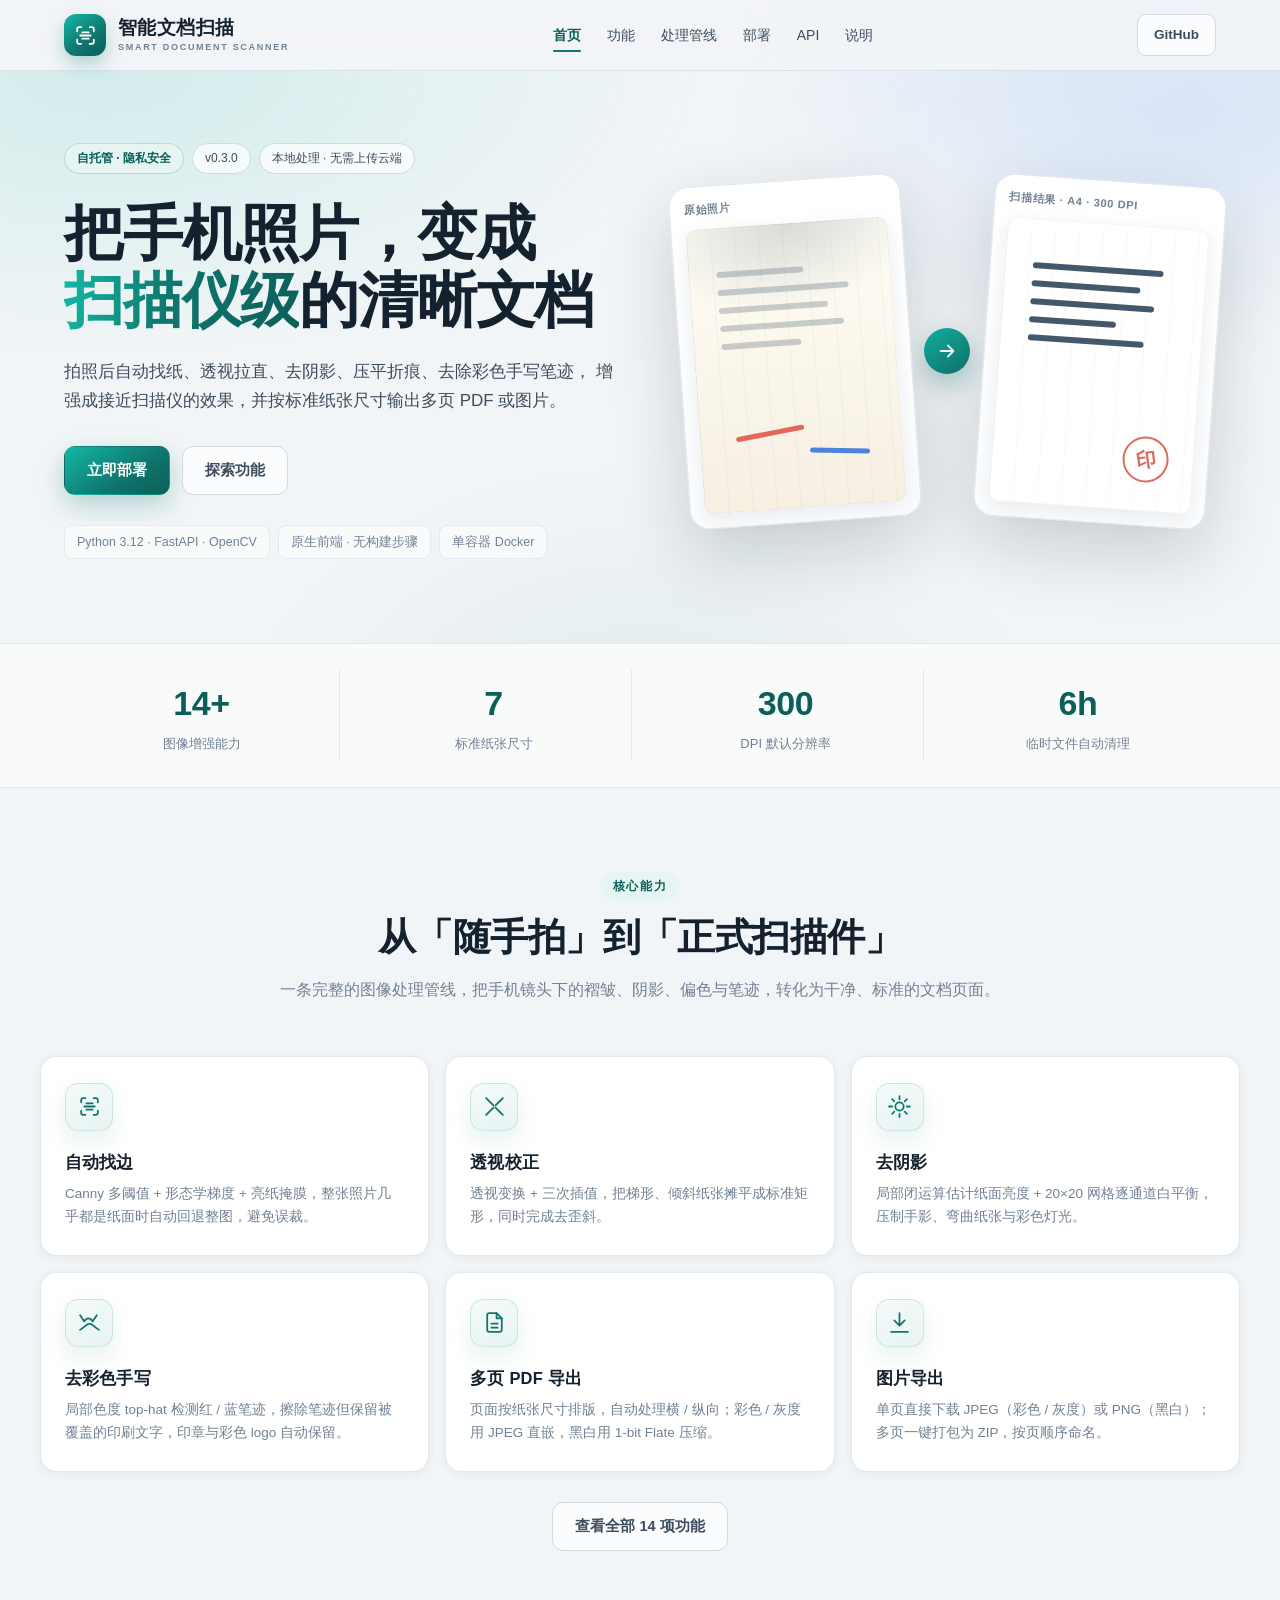
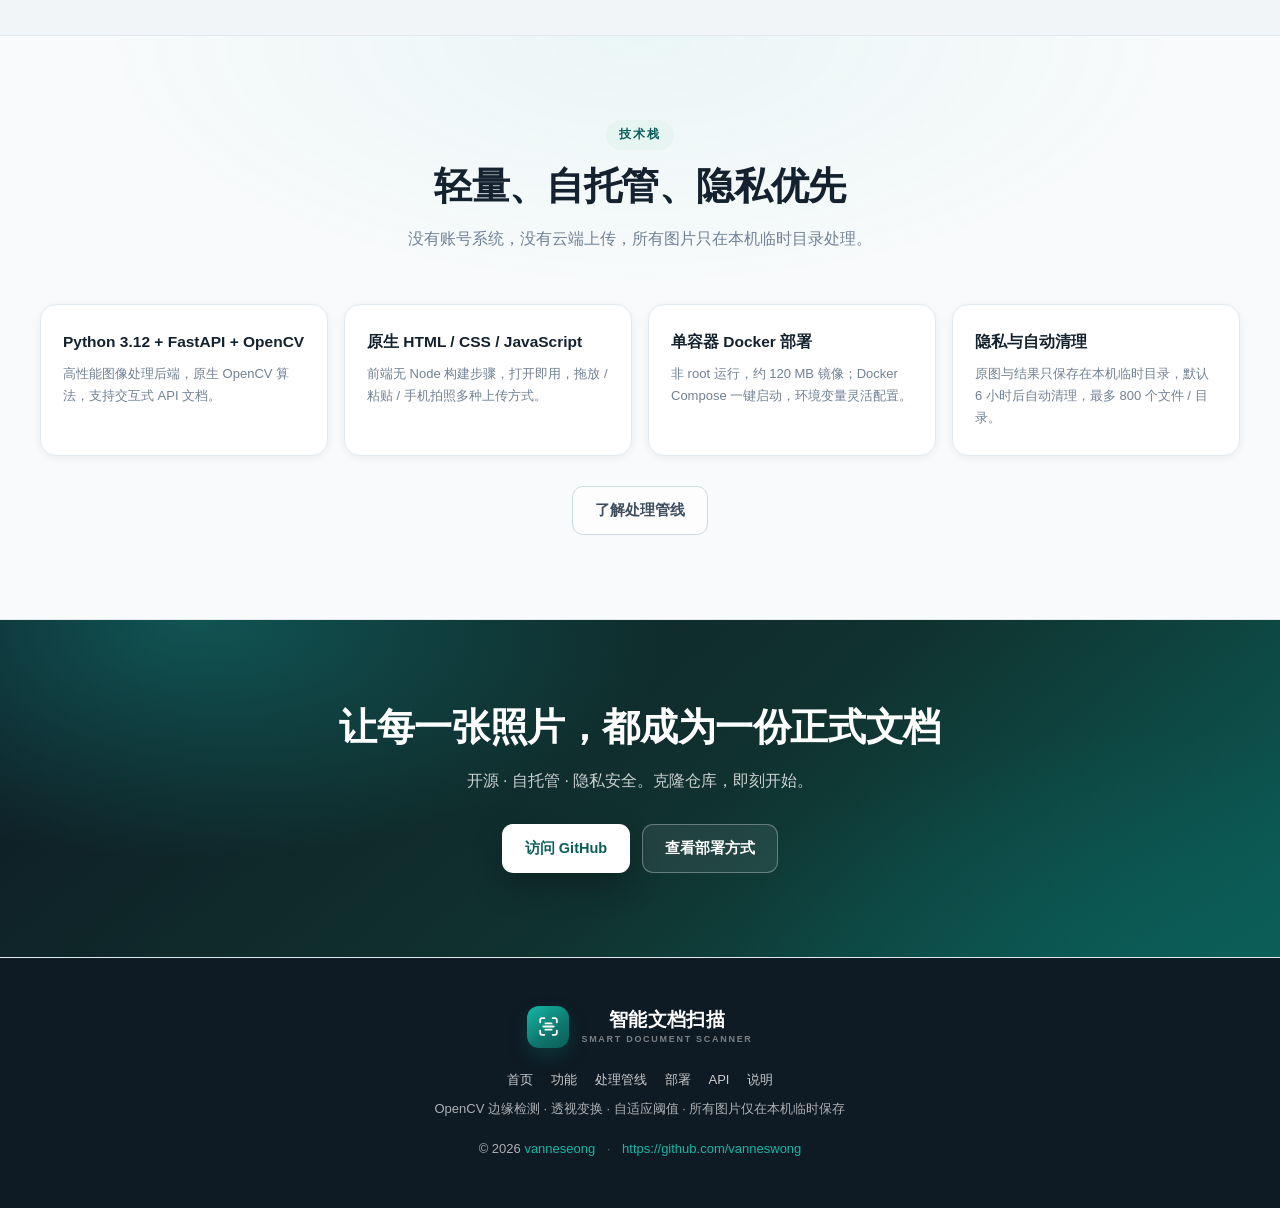
==== index.html @ 9245ce5b "拆分页面并优化 SEO - 将单页拆分为：首页、功能、处理管线、部署、API、说明 6 个页面 - 每个页面独立 title、meta description、keywords、canonical -" ====
<!doctype html>
<html lang="zh-CN">
<head>
  <meta charset="utf-8">
  <meta name="viewport" content="width=device-width, initial-scale=1, viewport-fit=cover">
  <meta name="theme-color" content="#0f766e">
  <title>智能文档扫描 Smart Document Scanner - 手机拍照生成扫描级 PDF</title>
  <meta name="description" content="智能文档扫描（Smart Document Scanner）是一个自托管的手机文档扫描应用：拍照自动找纸、透视拉直、去阴影、去彩色手写，输出 A4/A5/A3/Letter/Legal 等标准尺寸，支持多页 PDF 与图片导出。">
  <meta name="keywords" content="文档扫描,智能扫描,透视校正,去阴影,去彩色手写,PDF导出,OpenCV,FastAPI,自托管,Smart Document Scanner">
  <meta name="robots" content="index,follow">
  <meta name="author" content="vanneseong">
  <link rel="canonical" href="https://vanneswong.github.io/smart-doc-scanner-website/">
  <link rel="stylesheet" href="style.css">

  <!-- Open Graph -->
  <meta property="og:type" content="website">
  <meta property="og:site_name" content="智能文档扫描 Smart Document Scanner">
  <meta property="og:title" content="智能文档扫描 Smart Document Scanner - 手机拍照生成扫描级 PDF">
  <meta property="og:description" content="自托管手机文档扫描应用：自动找边、透视拉直、去阴影、去彩色手写，输出标准纸张尺寸，支持多页 PDF 与图片导出。">
  <meta property="og:url" content="https://vanneswong.github.io/smart-doc-scanner-website/">
  <meta property="og:locale" content="zh_CN">

  <!-- Twitter -->
  <meta name="twitter:card" content="summary">
  <meta name="twitter:title" content="智能文档扫描 Smart Document Scanner">
  <meta name="twitter:description" content="自托管手机文档扫描应用：自动找边、透视拉直、去阴影、去彩色手写，输出标准纸张尺寸，支持多页 PDF 与图片导出。">

  <!-- 结构化数据 -->
  <script type="application/ld+json">
  {
    "@context": "https://schema.org",
    "@graph": [
      {
        "@type": "WebSite",
        "@id": "https://vanneswong.github.io/smart-doc-scanner-website/#website",
        "url": "https://vanneswong.github.io/smart-doc-scanner-website/",
        "name": "智能文档扫描 Smart Document Scanner",
        "description": "自托管手机文档扫描应用：自动找边、透视拉直、去阴影、去彩色手写，输出标准纸张尺寸，支持多页 PDF 与图片导出。",
        "inLanguage": "zh-CN",
        "author": { "@type": "Person", "name": "vanneseong", "url": "https://github.com/vanneswong" }
      },
      {
        "@type": "SoftwareApplication",
        "@id": "https://vanneswong.github.io/smart-doc-scanner-website/#application",
        "name": "智能文档扫描 Smart Document Scanner",
        "url": "https://vanneswong.github.io/smart-doc-scanner-website/",
        "applicationCategory": "UtilitiesApplication",
        "operatingSystem": "Web, Docker",
        "softwareVersion": "0.3.0",
        "description": "拍照自动找纸、透视拉直、去阴影、压平折痕、去除彩色手写笔迹，增强成扫描仪效果，并按标准纸张尺寸输出多页 PDF 或图片。",
        "offers": { "@type": "Offer", "price": "0", "priceCurrency": "CNY" },
        "author": { "@type": "Person", "name": "vanneseong", "url": "https://github.com/vanneswong" },
        "isAccessibleForFree": true
      },
      {
        "@type": "BreadcrumbList",
        "itemListElement": [
          { "@type": "ListItem", "position": 1, "name": "首页", "item": "https://vanneswong.github.io/smart-doc-scanner-website/" }
        ]
      }
    ]
  }
  </script>
</head>
<body>

  <!-- ======================= Nav ======================= -->
  <header class="nav" id="nav">
    <div class="nav-inner">
      <a class="brand" href="index.html">
        <div class="brand-mark" aria-hidden="true">
          <svg viewBox="0 0 24 24" fill="none" stroke="currentColor" stroke-width="1.7" stroke-linecap="round" stroke-linejoin="round">
            <path d="M4 8V6a2 2 0 0 1 2-2h2M16 4h2a2 2 0 0 1 2 2v2M20 16v2a2 2 0 0 1-2 2h-2M8 20H6a2 2 0 0 1-2-2v-2"/>
            <path d="M7 12h10M9 9h6M9 15h6"/>
          </svg>
        </div>
        <span class="brand-text">
          <strong>智能文档扫描</strong>
          <span>SMART DOCUMENT SCANNER</span>
        </span>
      </a>
      <nav class="nav-links" aria-label="主导航">
        <a href="index.html" class="active" aria-current="page">首页</a>
        <a href="features.html">功能</a>
        <a href="pipeline.html">处理管线</a>
        <a href="deploy.html">部署</a>
        <a href="api.html">API</a>
        <a href="notes.html">说明</a>
      </nav>
      <a class="btn small ghost" href="https://github.com/vanneswong/smart-doc-scanner" target="_blank" rel="noopener">GitHub</a>
    </div>
  </header>

  <main>
    <!-- ======================= Hero ======================= -->
    <section class="hero" id="top">
      <div class="hero-bg" aria-hidden="true"></div>
      <div class="hero-inner">
        <div class="hero-copy">
          <div class="hero-badges">
            <span class="pill accent">自托管 · 隐私安全</span>
            <span class="pill">v0.3.0</span>
            <span class="pill">本地处理 · 无需上传云端</span>
          </div>
          <h1>把手机照片，变成<br><span class="grad">扫描仪级</span>的清晰文档</h1>
          <p class="lead">
            拍照后自动找纸、透视拉直、去阴影、压平折痕、去除彩色手写笔迹，
            增强成接近扫描仪的效果，并按标准纸张尺寸输出多页 PDF 或图片。
          </p>
          <div class="hero-actions">
            <a class="btn primary" href="deploy.html">立即部署</a>
            <a class="btn ghost" href="features.html">探索功能</a>
          </div>
          <div class="hero-meta">
            <span>Python 3.12 · FastAPI · OpenCV</span>
            <span>原生前端 · 无构建步骤</span>
            <span>单容器 Docker</span>
          </div>
        </div>

        <div class="hero-visual" aria-hidden="true">
          <div class="scan-card scan-before">
            <div class="scan-label">原始照片</div>
            <div class="scan-paper">
              <div class="paper-fold"></div>
              <span class="paper-line w60"></span>
              <span class="paper-line w90"></span>
              <span class="paper-line w75"></span>
              <span class="paper-line w85"></span>
              <span class="paper-line w55"></span>
              <span class="scribble red"></span>
              <span class="scribble blue"></span>
            </div>
          </div>
          <div class="scan-arrow">
            <svg viewBox="0 0 24 24" fill="none" stroke="currentColor" stroke-width="2" stroke-linecap="round" stroke-linejoin="round"><path d="M5 12h14M13 6l6 6-6 6"/></svg>
          </div>
          <div class="scan-card scan-after">
            <div class="scan-label">扫描结果 · A4 · 300 DPI</div>
            <div class="scan-paper clean">
              <span class="paper-line w90 dark"></span>
              <span class="paper-line w75 dark"></span>
              <span class="paper-line w85 dark"></span>
              <span class="paper-line w60 dark"></span>
              <span class="paper-line w80 dark"></span>
              <span class="stamp">印</span>
            </div>
          </div>
        </div>
      </div>
    </section>

    <!-- ======================= Stats ======================= -->
    <section class="stats">
      <div class="stats-inner">
        <div class="stat"><strong>14+</strong><span>图像增强能力</span></div>
        <div class="stat"><strong>7</strong><span>标准纸张尺寸</span></div>
        <div class="stat"><strong>300</strong><span>DPI 默认分辨率</span></div>
        <div class="stat"><strong>6h</strong><span>临时文件自动清理</span></div>
      </div>
    </section>

    <!-- ======================= 核心能力速览 ======================= -->
    <section class="section" id="features">
      <div class="section-head">
        <span class="eyebrow">核心能力</span>
        <h2>从「随手拍」到「正式扫描件」</h2>
        <p>一条完整的图像处理管线，把手机镜头下的褶皱、阴影、偏色与笔迹，转化为干净、标准的文档页面。</p>
      </div>

      <div class="features-grid">
        <article class="card feature">
          <div class="card-icon">
            <svg viewBox="0 0 24 24" fill="none" stroke="currentColor" stroke-width="1.7" stroke-linecap="round" stroke-linejoin="round"><path d="M4 8V6a2 2 0 0 1 2-2h2M16 4h2a2 2 0 0 1 2 2v2M20 16v2a2 2 0 0 1-2 2h-2M8 20H6a2 2 0 0 1-2-2v-2"/><path d="M7 12h10M9 9h6M9 15h6"/></svg>
          </div>
          <h3>自动找边</h3>
          <p>Canny 多阈值 + 形态学梯度 + 亮纸掩膜，整张照片几乎都是纸面时自动回退整图，避免误裁。</p>
        </article>

        <article class="card feature">
          <div class="card-icon">
            <svg viewBox="0 0 24 24" fill="none" stroke="currentColor" stroke-width="1.7" stroke-linecap="round" stroke-linejoin="round"><path d="M4 4l7 7M20 4l-7 7M4 20l7-7M20 20l-7-7"/></svg>
          </div>
          <h3>透视校正</h3>
          <p>透视变换 + 三次插值，把梯形、倾斜纸张摊平成标准矩形，同时完成去歪斜。</p>
        </article>

        <article class="card feature">
          <div class="card-icon">
            <svg viewBox="0 0 24 24" fill="none" stroke="currentColor" stroke-width="1.7" stroke-linecap="round" stroke-linejoin="round"><circle cx="12" cy="12" r="4"/><path d="M12 2v3M12 19v3M2 12h3M19 12h3M4.9 4.9l2.1 2.1M17 17l2.1 2.1M19.1 4.9L17 7M7 17l-2.1 2.1"/></svg>
          </div>
          <h3>去阴影</h3>
          <p>局部闭运算估计纸面亮度 + 20×20 网格逐通道白平衡，压制手影、弯曲纸张与彩色灯光。</p>
        </article>

        <article class="card feature">
          <div class="card-icon">
            <svg viewBox="0 0 24 24" fill="none" stroke="currentColor" stroke-width="1.7" stroke-linecap="round" stroke-linejoin="round"><path d="M3 19c4-2 6-6 9-6s5 4 9 6"/><path d="M3 5l4 6c1-2 2-3 4-3s3 1 4 3l4-6"/></svg>
          </div>
          <h3>去彩色手写</h3>
          <p>局部色度 top-hat 检测红 / 蓝笔迹，擦除笔迹但保留被覆盖的印刷文字，印章与彩色 logo 自动保留。</p>
        </article>

        <article class="card feature">
          <div class="card-icon">
            <svg viewBox="0 0 24 24" fill="none" stroke="currentColor" stroke-width="1.7" stroke-linecap="round" stroke-linejoin="round"><path d="M14 3H7a2 2 0 0 0-2 2v14a2 2 0 0 0 2 2h10a2 2 0 0 0 2-2V8z"/><path d="M14 3v5h5M9 13h6M9 17h6"/></svg>
          </div>
          <h3>多页 PDF 导出</h3>
          <p>页面按纸张尺寸排版，自动处理横 / 纵向；彩色 / 灰度用 JPEG 直嵌，黑白用 1-bit Flate 压缩。</p>
        </article>

        <article class="card feature">
          <div class="card-icon">
            <svg viewBox="0 0 24 24" fill="none" stroke="currentColor" stroke-width="1.7" stroke-linecap="round" stroke-linejoin="round"><path d="M12 3v12M7 10l5 5 5-5"/><path d="M4 21h16"/></svg>
          </div>
          <h3>图片导出</h3>
          <p>单页直接下载 JPEG（彩色 / 灰度）或 PNG（黑白）；多页一键打包为 ZIP，按页顺序命名。</p>
        </article>
      </div>

      <div class="section-more">
        <a class="btn ghost" href="features.html">查看全部 14 项功能</a>
      </div>
    </section>

    <!-- ======================= 技术速览 ======================= -->
    <section class="section section-tint" id="tech">
      <div class="section-head">
        <span class="eyebrow">技术栈</span>
        <h2>轻量、自托管、隐私优先</h2>
        <p>没有账号系统，没有云端上传，所有图片只在本机临时目录处理。</p>
      </div>

      <div class="tech-grid">
        <article class="card tech">
          <h3>Python 3.12 + FastAPI + OpenCV</h3>
          <p>高性能图像处理后端，原生 OpenCV 算法，支持交互式 API 文档。</p>
        </article>
        <article class="card tech">
          <h3>原生 HTML / CSS / JavaScript</h3>
          <p>前端无 Node 构建步骤，打开即用，拖放 / 粘贴 / 手机拍照多种上传方式。</p>
        </article>
        <article class="card tech">
          <h3>单容器 Docker 部署</h3>
          <p>非 root 运行，约 120 MB 镜像；Docker Compose 一键启动，环境变量灵活配置。</p>
        </article>
        <article class="card tech">
          <h3>隐私与自动清理</h3>
          <p>原图与结果只保存在本机临时目录，默认 6 小时后自动清理，最多 800 个文件 / 目录。</p>
        </article>
      </div>

      <div class="section-more">
        <a class="btn ghost" href="pipeline.html">了解处理管线</a>
      </div>
    </section>

    <!-- ======================= CTA ======================= -->
    <section class="cta">
      <div class="cta-inner">
        <h2>让每一张照片，都成为一份正式文档</h2>
        <p>开源 · 自托管 · 隐私安全。克隆仓库，即刻开始。</p>
        <div class="cta-actions">
          <a class="btn primary" href="https://github.com/vanneswong/smart-doc-scanner" target="_blank" rel="noopener">访问 GitHub</a>
          <a class="btn ghost on-dark" href="deploy.html">查看部署方式</a>
        </div>
      </div>
    </section>
  </main>

  <!-- ======================= Footer ======================= -->
  <footer class="footer">
    <div class="footer-inner">
      <div class="brand">
        <div class="brand-mark" aria-hidden="true">
          <svg viewBox="0 0 24 24" fill="none" stroke="currentColor" stroke-width="1.7" stroke-linecap="round" stroke-linejoin="round">
            <path d="M4 8V6a2 2 0 0 1 2-2h2M16 4h2a2 2 0 0 1 2 2v2M20 16v2a2 2 0 0 1-2 2h-2M8 20H6a2 2 0 0 1-2-2v-2"/>
            <path d="M7 12h10M9 9h6M9 15h6"/>
          </svg>
        </div>
        <span class="brand-text">
          <strong>智能文档扫描</strong>
          <span>SMART DOCUMENT SCANNER</span>
        </span>
      </div>
      <nav class="footer-nav" aria-label="页脚导航">
        <a href="index.html">首页</a>
        <a href="features.html">功能</a>
        <a href="pipeline.html">处理管线</a>
        <a href="deploy.html">部署</a>
        <a href="api.html">API</a>
        <a href="notes.html">说明</a>
      </nav>
      <p>OpenCV 边缘检测 · 透视变换 · 自适应阈值 · 所有图片仅在本机临时保存</p>
      <p class="copyright">
        © 2026 <a href="https://github.com/vanneswong" target="_blank" rel="noopener">vanneseong</a>
        <span class="sep">·</span>
        <a href="https://github.com/vanneswong" target="_blank" rel="noopener">https://github.com/vanneswong</a>
      </p>
    </div>
  </footer>

  <script src="app.js"></script>
</body>
</html>
---- style.css ----
:root {
  --bg: #f2f5f7;
  --bg-deep: #e8eef3;
  --panel: #ffffff;
  --ink: #14212e;
  --ink-soft: #3d4d5e;
  --muted: #718195;
  --line: #e2e9ef;
  --line-strong: #cfdae4;
  --accent: #0f766e;
  --accent-strong: #0b5f59;
  --accent-bright: #14b8a6;
  --accent-soft: #e6f4f2;
  --danger: #b3392f;
  --shadow-sm: 0 2px 8px rgba(16, 42, 67, 0.06);
  --shadow-md: 0 12px 34px rgba(16, 42, 67, 0.09);
  --shadow-lg: 0 26px 70px rgba(10, 30, 50, 0.18);
  --radius: 16px;
  --radius-sm: 10px;
  --font: -apple-system, BlinkMacSystemFont, "Segoe UI", "PingFang SC",
    "Hiragino Sans GB", "Microsoft YaHei", "Noto Sans SC", sans-serif;
  --mono: ui-monospace, SFMono-Regular, "SF Mono", Menlo, Consolas,
    "Liberation Mono", monospace;
}

* { box-sizing: border-box; }

html {
  scroll-behavior: smooth;
  -webkit-text-size-adjust: 100%;
}

body {
  margin: 0;
  min-height: 100vh;
  background:
    radial-gradient(1200px 500px at 10% -10%, rgba(20, 184, 166, 0.10), transparent 60%),
    radial-gradient(900px 420px at 95% 0%, rgba(59, 130, 246, 0.08), transparent 55%),
    var(--bg);
  color: var(--ink);
  font-family: var(--font);
  font-size: 15px;
  line-height: 1.6;
  -webkit-font-smoothing: antialiased;
  text-rendering: optimizeLegibility;
}

a { color: inherit; text-decoration: none; }
img { max-width: 100%; }
code {
  font-family: var(--mono);
  font-size: 0.9em;
  padding: 0.12em 0.35em;
  border-radius: 5px;
  background: rgba(15, 118, 110, 0.08);
  color: var(--accent-strong);
}

/* ------------------------------------------------------------------ nav */
.nav {
  position: sticky;
  top: 0;
  z-index: 50;
  background: rgba(242, 245, 247, 0.82);
  backdrop-filter: blur(14px) saturate(160%);
  -webkit-backdrop-filter: blur(14px) saturate(160%);
  border-bottom: 1px solid rgba(207, 218, 228, 0.7);
}

.nav-inner {
  width: min(1200px, 100%);
  margin: 0 auto;
  padding: 14px 24px;
  display: flex;
  align-items: center;
  justify-content: space-between;
  gap: 16px;
}

.brand {
  display: flex;
  align-items: center;
  gap: 12px;
  min-width: 0;
}

.brand-mark {
  display: grid;
  place-items: center;
  width: 42px;
  height: 42px;
  flex: none;
  border-radius: 12px;
  color: #fff;
  background: linear-gradient(145deg, #14b8a6, #0f766e 60%, #0b5f59);
  box-shadow: 0 8px 18px rgba(15, 118, 110, 0.28);
}

.brand-mark svg { width: 25px; height: 25px; }

.brand-text {
  display: flex;
  flex-direction: column;
  line-height: 1.15;
}

.brand-text strong { font-size: 19px; letter-spacing: 0.02em; }

.brand-text span {
  margin-top: 3px;
  color: var(--muted);
  font-size: 9px;
  font-weight: 600;
  letter-spacing: 0.19em;
}

.nav-links {
  display: flex;
  align-items: center;
  gap: 26px;
  font-size: 14px;
  color: var(--ink-soft);
}

.nav-links a {
  position: relative;
  padding: 4px 0;
  transition: color 0.2s ease;
}

.nav-links a::after {
  content: "";
  position: absolute;
  left: 0;
  right: 100%;
  bottom: -2px;
  height: 2px;
  border-radius: 2px;
  background: var(--accent);
  transition: right 0.22s ease;
}

.nav-links a:hover { color: var(--accent-strong); }
.nav-links a:hover::after { right: 0; }

/* ------------------------------------------------------------------ btn */
.btn {
  display: inline-flex;
  align-items: center;
  justify-content: center;
  gap: 8px;
  padding: 12px 22px;
  border: 1px solid transparent;
  border-radius: 11px;
  font-size: 14.5px;
  font-weight: 600;
  cursor: pointer;
  transition: transform 0.15s ease, box-shadow 0.2s ease, background 0.2s ease,
    border-color 0.2s ease, color 0.2s ease;
  white-space: nowrap;
}

.btn:hover { transform: translateY(-2px); }

.btn.primary {
  color: #fff;
  background: linear-gradient(145deg, #14b8a6, #0f766e 60%, #0b5f59);
  box-shadow: 0 10px 26px rgba(15, 118, 110, 0.28);
}

.btn.primary:hover { box-shadow: 0 16px 34px rgba(15, 118, 110, 0.36); }

.btn.ghost {
  border-color: var(--line-strong);
  background: rgba(255, 255, 255, 0.72);
  color: var(--ink-soft);
}

.btn.ghost:hover { border-color: var(--accent); color: var(--accent-strong); }

.btn.small { padding: 9px 16px; font-size: 13.5px; border-radius: 9px; }

.btn.on-dark {
  border-color: rgba(255, 255, 255, 0.3);
  background: rgba(255, 255, 255, 0.08);
  color: #fff;
}

.btn.on-dark:hover { background: rgba(255, 255, 255, 0.16); }

/* ------------------------------------------------------------------ hero */
.hero {
  position: relative;
  overflow: hidden;
  padding: 72px 0 84px;
}

.hero-bg {
  position: absolute;
  inset: 0;
  pointer-events: none;
  background:
    radial-gradient(1000px 480px at 8% 0%, rgba(20, 184, 166, 0.14), transparent 60%),
    radial-gradient(820px 400px at 92% 10%, rgba(59, 130, 246, 0.10), transparent 55%),
    radial-gradient(700px 500px at 50% 120%, rgba(15, 118, 110, 0.08), transparent 60%);
}

.hero-inner {
  position: relative;
  width: min(1200px, 100%);
  margin: 0 auto;
  padding: 0 24px;
  display: grid;
  grid-template-columns: 1.02fr 0.98fr;
  gap: 56px;
  align-items: center;
}

.hero-badges {
  display: flex;
  flex-wrap: wrap;
  gap: 8px;
  margin-bottom: 26px;
}

.pill {
  display: inline-flex;
  align-items: center;
  padding: 5px 12px;
  border: 1px solid var(--line-strong);
  border-radius: 999px;
  background: rgba(255, 255, 255, 0.7);
  color: var(--ink-soft);
  font-size: 12px;
  white-space: nowrap;
}

.pill.accent {
  border-color: rgba(15, 118, 110, 0.2);
  background: var(--accent-soft);
  color: var(--accent-strong);
  font-weight: 600;
}

.hero h1 {
  margin: 0;
  font-size: clamp(34px, 5vw, 60px);
  line-height: 1.12;
  letter-spacing: -0.02em;
  font-weight: 800;
}

.grad {
  background: linear-gradient(100deg, #14b8a6, #0f766e 45%, #0b5f59);
  -webkit-background-clip: text;
  background-clip: text;
  color: transparent;
}

.lead {
  margin: 22px 0 30px;
  max-width: 560px;
  color: var(--ink-soft);
  font-size: 17px;
  line-height: 1.75;
}

.hero-actions {
  display: flex;
  gap: 12px;
  flex-wrap: wrap;
}

.hero-meta {
  display: flex;
  flex-wrap: wrap;
  gap: 8px;
  margin-top: 30px;
}

.hero-meta span {
  padding: 6px 12px;
  border: 1px solid var(--line);
  border-radius: 8px;
  background: rgba(255, 255, 255, 0.6);
  color: var(--muted);
  font-size: 12.5px;
}

/* ------------------------------------------------------------ hero visual */
.hero-visual {
  position: relative;
  display: grid;
  grid-template-columns: 1fr auto 1fr;
  align-items: center;
  gap: 14px;
}

.scan-card {
  position: relative;
  border: 1px solid var(--line);
  border-radius: 20px;
  background: linear-gradient(180deg, #fff, #fbfcfd);
  box-shadow: var(--shadow-lg);
  padding: 14px;
  transition: transform 0.3s ease;
}

.scan-card:hover { transform: translateY(-6px); }

.scan-before { transform: rotate(-4deg); }
.scan-before:hover { transform: rotate(-4deg) translateY(-6px); }
.scan-after { transform: rotate(4deg); }
.scan-after:hover { transform: rotate(4deg) translateY(-6px); }

.scan-label {
  margin-bottom: 10px;
  color: var(--muted);
  font-size: 11px;
  font-weight: 600;
  letter-spacing: 0.06em;
}

.scan-paper {
  position: relative;
  aspect-ratio: 210 / 297;
  border-radius: 10px;
  background:
    linear-gradient(90deg, rgba(15, 118, 110, 0.05) 1px, transparent 1px),
    linear-gradient(180deg, #fffdf5, #f6efe2);
  background-size: 24px 24px, 100% 100%;
  box-shadow: inset 0 0 0 1px rgba(16, 42, 67, 0.05), 0 6px 18px rgba(16, 42, 67, 0.08);
  overflow: hidden;
  display: flex;
  flex-direction: column;
  gap: 12px;
  padding: 22% 14% 0;
}

.paper-fold {
  position: absolute;
  inset: -30% -20% auto -20%;
  height: 60%;
  background: radial-gradient(closest-side, rgba(16, 42, 67, 0.16), transparent);
  transform: rotate(-8deg);
  pointer-events: none;
}

.paper-line {
  height: 6px;
  border-radius: 3px;
  background: rgba(16, 42, 67, 0.22);
}

.w55 { width: 55%; }
.w60 { width: 60%; }
.w75 { width: 75%; }
.w80 { width: 80%; }
.w85 { width: 85%; }
.w90 { width: 90%; }

.scribble {
  position: absolute;
  height: 5px;
  border-radius: 3px;
  opacity: 0.85;
}

.scribble.red {
  width: 34%;
  left: 18%;
  bottom: 26%;
  background: #e0503f;
  transform: rotate(-7deg);
}

.scribble.blue {
  width: 30%;
  right: 16%;
  bottom: 18%;
  background: #2f6fe0;
  transform: rotate(5deg);
}

.scan-after .scan-paper.clean {
  background:
    linear-gradient(90deg, rgba(15, 118, 110, 0.03) 1px, transparent 1px),
    #ffffff;
  background-size: 24px 24px, 100% 100%;
}

.paper-line.dark { background: rgba(16, 42, 67, 0.78); }

.stamp {
  position: absolute;
  right: 12%;
  bottom: 10%;
  display: grid;
  place-items: center;
  width: 46px;
  height: 46px;
  border: 2.5px solid #d4553f;
  border-radius: 50%;
  color: #d4553f;
  font-size: 20px;
  font-weight: 800;
  transform: rotate(-12deg);
  opacity: 0.85;
}

.scan-arrow {
  display: grid;
  place-items: center;
  width: 46px;
  height: 46px;
  border-radius: 50%;
  color: #fff;
  background: linear-gradient(145deg, #14b8a6, #0f766e);
  box-shadow: 0 10px 24px rgba(15, 118, 110, 0.32);
}

.scan-arrow svg { width: 22px; height: 22px; }

/* ------------------------------------------------------------------ stats */
.stats {
  border-top: 1px solid var(--line);
  border-bottom: 1px solid var(--line);
  background: rgba(255, 255, 255, 0.6);
}

.stats-inner {
  width: min(1200px, 100%);
  margin: 0 auto;
  padding: 26px 24px;
  display: grid;
  grid-template-columns: repeat(4, 1fr);
  gap: 16px;
}

.stat {
  text-align: center;
  padding: 6px 10px;
  border-right: 1px solid var(--line);
}

.stat:last-child { border-right: 0; }

.stat strong {
  display: block;
  font-size: clamp(26px, 3vw, 34px);
  font-weight: 800;
  color: var(--accent-strong);
  letter-spacing: -0.01em;
}

.stat span { color: var(--muted); font-size: 13px; }

/* ----------------------------------------------------------------- section */
.section {
  padding: 84px 24px;
}

.section-tint {
  background:
    radial-gradient(900px 420px at 50% 0%, rgba(20, 184, 166, 0.06), transparent 60%),
    rgba(255, 255, 255, 0.5);
  border-top: 1px solid var(--line);
  border-bottom: 1px solid var(--line);
}

.section-head {
  max-width: 720px;
  margin: 0 auto 52px;
  text-align: center;
}

.eyebrow {
  display: inline-block;
  margin-bottom: 14px;
  padding: 5px 13px;
  border-radius: 999px;
  background: var(--accent-soft);
  color: var(--accent-strong);
  font-size: 12px;
  font-weight: 700;
  letter-spacing: 0.14em;
  text-transform: uppercase;
}

.section-head h2 {
  margin: 0;
  font-size: clamp(26px, 3.6vw, 38px);
  letter-spacing: -0.015em;
  line-height: 1.2;
}

.section-head p {
  margin: 16px 0 0;
  color: var(--muted);
  font-size: 16px;
  line-height: 1.7;
}

.section-head code { font-size: 0.9em; }

/* ---------------------------------------------------------------- features */
.features-grid {
  width: min(1200px, 100%);
  margin: 0 auto;
  display: grid;
  grid-template-columns: repeat(3, minmax(0, 1fr));
  gap: 16px;
}

.card {
  border: 1px solid var(--line);
  border-radius: var(--radius);
  background: var(--panel);
  box-shadow: var(--shadow-sm);
  transition: transform 0.18s ease, box-shadow 0.22s ease, border-color 0.22s ease;
}

.card:hover {
  transform: translateY(-4px);
  box-shadow: var(--shadow-md);
  border-color: rgba(15, 118, 110, 0.28);
}

.feature { padding: 26px 24px; }

.card-icon {
  display: grid;
  place-items: center;
  width: 48px;
  height: 48px;
  margin-bottom: 18px;
  border-radius: 13px;
  color: var(--accent);
  background: linear-gradient(160deg, #f4fbfa, #e6f4f2);
  border: 1px solid rgba(15, 118, 110, 0.14);
  box-shadow: 0 10px 22px rgba(15, 118, 110, 0.10);
}

.card-icon svg { width: 25px; height: 25px; }

.feature h3 {
  margin: 0 0 8px;
  font-size: 16.5px;
  letter-spacing: 0.01em;
}

.feature p {
  margin: 0;
  color: var(--muted);
  font-size: 13.5px;
  line-height: 1.7;
}

/* ---------------------------------------------------------------- pipeline */
.pipeline {
  width: min(880px, 100%);
  margin: 0 auto 40px;
  position: relative;
}

.pipeline::before {
  content: "";
  position: absolute;
  left: 27px;
  top: 8px;
  bottom: 8px;
  width: 2px;
  background: linear-gradient(180deg, var(--accent-bright), rgba(15, 118, 110, 0.12));
}

.pipe-step {
  position: relative;
  display: flex;
  gap: 22px;
  padding: 12px 0 26px 0;
}

.pipe-step:last-child { padding-bottom: 0; }

.pipe-num {
  position: relative;
  z-index: 1;
  flex: none;
  display: grid;
  place-items: center;
  width: 56px;
  height: 56px;
  border-radius: 16px;
  color: #fff;
  background: linear-gradient(145deg, #14b8a6, #0f766e 60%, #0b5f59);
  box-shadow: 0 10px 24px rgba(15, 118, 110, 0.26);
  font-weight: 800;
  font-size: 15px;
  letter-spacing: 0.04em;
}

.pipe-step h3 {
  margin: 4px 0 6px;
  font-size: 17px;
}

.pipe-step p {
  margin: 0;
  color: var(--muted);
  font-size: 14px;
  line-height: 1.7;
  max-width: 620px;
}

.insight {
  width: min(880px, 100%);
  margin: 0 auto;
  padding: 28px;
  border: 1px solid rgba(15, 118, 110, 0.18);
  border-radius: var(--radius);
  background: linear-gradient(160deg, #ffffff, #f4fbfa);
  box-shadow: var(--shadow-sm);
}

.insight h3 {
  margin: 0 0 18px;
  font-size: 17px;
  color: var(--accent-strong);
}

.insight-grid {
  display: grid;
  grid-template-columns: 1fr 1fr;
  gap: 22px;
}

.insight-item strong {
  display: block;
  margin-bottom: 6px;
  font-size: 14.5px;
}

.insight-item p {
  margin: 0;
  color: var(--muted);
  font-size: 13.5px;
  line-height: 1.7;
}

/* ------------------------------------------------------------------- tech */
.tech-grid {
  width: min(1200px, 100%);
  margin: 0 auto;
  display: grid;
  grid-template-columns: repeat(4, minmax(0, 1fr));
  gap: 16px;
}

.tech { padding: 26px 22px; }

.tech h3 {
  margin: 0 0 10px;
  font-size: 15.5px;
  line-height: 1.4;
}

.tech p {
  margin: 0;
  color: var(--muted);
  font-size: 13px;
  line-height: 1.7;
}

/* ----------------------------------------------------------------- deploy */
.deploy-grid {
  width: min(1000px, 100%);
  margin: 0 auto 34px;
  display: grid;
  grid-template-columns: 1fr 1fr;
  gap: 16px;
}

.code-block {
  overflow: hidden;
  border: 1px solid var(--line-strong);
  border-radius: var(--radius);
  background: #0e1a24;
  box-shadow: var(--shadow-md);
}

.code-head {
  display: flex;
  align-items: center;
  padding: 12px 16px;
  border-bottom: 1px solid rgba(255, 255, 255, 0.08);
  color: rgba(255, 255, 255, 0.6);
  font-size: 12px;
  font-weight: 600;
  letter-spacing: 0.08em;
  background: rgba(255, 255, 255, 0.03);
}

.code-block pre {
  margin: 0;
  padding: 18px 20px;
  overflow-x: auto;
}

.code-block code {
  padding: 0;
  background: transparent;
  color: #cfe8e2;
  font-family: var(--mono);
  font-size: 13px;
  line-height: 1.75;
  white-space: pre;
}

.env-list { width: min(1000px, 100%); margin: 0 auto; }

.env-list h3 {
  margin: 0 0 14px;
  font-size: 15px;
}

.env-grid {
  display: grid;
  grid-template-columns: repeat(3, minmax(0, 1fr));
  gap: 10px;
}

.env {
  padding: 13px 15px;
  border: 1px solid var(--line);
  border-radius: 11px;
  background: rgba(255, 255, 255, 0.7);
}

.env code {
  display: block;
  margin-bottom: 4px;
  padding: 0;
  background: transparent;
  font-weight: 700;
  color: var(--accent-strong);
}

.env span { color: var(--muted); font-size: 12.5px; }

/* -------------------------------------------------------------------- api */
.api-grid {
  width: min(1000px, 100%);
  margin: 0 auto;
  display: grid;
  grid-template-columns: repeat(3, minmax(0, 1fr));
  gap: 16px;
}

.api { padding: 24px 22px; }

.api-method {
  display: inline-block;
  margin-bottom: 14px;
  padding: 3px 10px;
  border-radius: 7px;
  background: var(--accent-soft);
  color: var(--accent-strong);
  font-family: var(--mono);
  font-size: 12px;
  font-weight: 700;
  letter-spacing: 0.04em;
}

.api h3 {
  margin: 0 0 8px;
  font-family: var(--mono);
  font-size: 15px;
  color: var(--ink);
}

.api p {
  margin: 0;
  color: var(--muted);
  font-size: 13px;
  line-height: 1.7;
}

/* ------------------------------------------------------------------ paper */
.table-wrap {
  width: min(900px, 100%);
  margin: 0 auto;
  overflow-x: auto;
  border: 1px solid var(--line);
  border-radius: var(--radius);
  background: var(--panel);
  box-shadow: var(--shadow-sm);
}

table {
  width: 100%;
  border-collapse: collapse;
  font-size: 14px;
}

thead th {
  padding: 14px 18px;
  text-align: left;
  color: var(--muted);
  font-size: 12px;
  font-weight: 700;
  letter-spacing: 0.1em;
  text-transform: uppercase;
  border-bottom: 1px solid var(--line);
  background: #fbfcfd;
}

tbody td {
  padding: 13px 18px;
  border-bottom: 1px solid var(--line);
  color: var(--ink-soft);
}

tbody tr:last-child td { border-bottom: 0; }
tbody tr:hover td { background: rgba(15, 118, 110, 0.03); }

/* ------------------------------------------------------------------ notes */
.notes-grid {
  width: min(960px, 100%);
  margin: 0 auto;
  display: grid;
  grid-template-columns: 1fr 1fr;
  gap: 14px;
}

.note {
  position: relative;
  padding: 18px 20px 18px 44px;
  border: 1px solid var(--line);
  border-radius: 13px;
  background: rgba(255, 255, 255, 0.78);
  color: var(--ink-soft);
  font-size: 13.5px;
  line-height: 1.7;
  box-shadow: var(--shadow-sm);
}

.note-dot {
  position: absolute;
  left: 20px;
  top: 24px;
  width: 9px;
  height: 9px;
  border-radius: 50%;
  background: var(--accent);
  box-shadow: 0 0 0 5px rgba(15, 118, 110, 0.1);
}

/* -------------------------------------------------------------------- cta */
.cta {
  position: relative;
  overflow: hidden;
  padding: 84px 24px;
  background:
    radial-gradient(800px 400px at 15% 0%, rgba(20, 184, 166, 0.35), transparent 60%),
    radial-gradient(700px 380px at 90% 100%, rgba(11, 95, 89, 0.5), transparent 60%),
    linear-gradient(140deg, #0e1a24, #10322f 55%, #0b5f59);
  color: #fff;
}

.cta-inner {
  position: relative;
  width: min(720px, 100%);
  margin: 0 auto;
  text-align: center;
}

.cta h2 {
  margin: 0;
  font-size: clamp(26px, 3.6vw, 38px);
  line-height: 1.25;
  letter-spacing: -0.01em;
}

.cta p {
  margin: 16px 0 30px;
  color: rgba(255, 255, 255, 0.78);
  font-size: 16px;
}

.cta-actions {
  display: flex;
  justify-content: center;
  gap: 12px;
  flex-wrap: wrap;
}

.cta .btn.primary {
  background: #fff;
  color: var(--accent-strong);
  box-shadow: 0 14px 32px rgba(0, 0, 0, 0.24);
}

.cta .btn.primary:hover { box-shadow: 0 18px 40px rgba(0, 0, 0, 0.3); }

/* ----------------------------------------------------------------- footer */
.footer {
  border-top: 1px solid var(--line);
  background: #0e1a24;
  color: rgba(255, 255, 255, 0.66);
}

.footer-inner {
  width: min(1200px, 100%);
  margin: 0 auto;
  padding: 48px 24px;
  text-align: center;
}

.footer .brand {
  justify-content: center;
  margin-bottom: 16px;
}

.footer .brand-text strong { color: #fff; }
.footer .brand-text span { color: rgba(255, 255, 255, 0.45); }

.footer p {
  margin: 8px 0 0;
  font-size: 13px;
}

.footer .copyright { margin-top: 20px; }

.footer a {
  color: #14b8a6;
  transition: color 0.2s ease;
}

.footer a:hover { color: #5eead4; }

.footer .sep { margin: 0 8px; color: rgba(255, 255, 255, 0.3); }

/* --------------------------------------------------------------- reveal anim */
.reveal {
  opacity: 0;
  transform: translateY(22px);
  transition: opacity 0.6s ease, transform 0.6s ease;
}

.reveal.visible {
  opacity: 1;
  transform: translateY(0);
}

@media (prefers-reduced-motion: reduce) {
  html { scroll-behavior: auto; }
  .reveal { opacity: 1; transform: none; transition: none; }
  .scan-card, .card, .btn { transition: none; }
}

/* --------------------------------------------------------------- responsive */
@media (max-width: 960px) {
  .hero-inner {
    grid-template-columns: 1fr;
    gap: 44px;
  }

  .hero-copy { text-align: center; }
  .lead { margin-left: auto; margin-right: auto; }
  .hero-actions, .hero-badges, .hero-meta { justify-content: center; }

  .hero-visual { max-width: 560px; margin: 0 auto; }

  .features-grid { grid-template-columns: repeat(2, minmax(0, 1fr)); }
  .tech-grid { grid-template-columns: repeat(2, minmax(0, 1fr)); }
  .api-grid { grid-template-columns: repeat(2, minmax(0, 1fr)); }
  .deploy-grid { grid-template-columns: 1fr; }
  .env-grid { grid-template-columns: repeat(2, minmax(0, 1fr)); }
}

@media (max-width: 640px) {
  .nav-links { display: none; }
  .hero { padding: 48px 0 60px; }
  .hero h1 { font-size: 34px; }

  .stats-inner { grid-template-columns: repeat(2, 1fr); }
  .stat { border-right: 0; }
  .stat:nth-child(odd) { border-right: 1px solid var(--line); }

  .features-grid,
  .tech-grid,
  .api-grid,
  .notes-grid,
  .insight-grid { grid-template-columns: 1fr; }

  .env-grid { grid-template-columns: 1fr; }
  .section { padding: 60px 18px; }

  .hero-visual { grid-template-columns: 1fr; }
  .scan-arrow { transform: rotate(90deg); margin: -6px auto; }
  .scan-before, .scan-after { transform: none; }
  .scan-before:hover, .scan-after:hover { transform: none; }
}

/* ------------------------------------------------------------------ 多页面导航 */
.nav-links a.active {
  color: var(--accent-strong);
  font-weight: 700;
}

.nav-links a.active::after { right: 0; }

/* ------------------------------------------------------------------ 页面头 */
.page-hero {
  position: relative;
  overflow: hidden;
  padding: 64px 24px 18px;
}

.page-hero::before {
  content: "";
  position: absolute;
  inset: 0;
  pointer-events: none;
  background:
    radial-gradient(900px 360px at 12% -10%, rgba(20, 184, 166, 0.14), transparent 60%),
    radial-gradient(760px 320px at 92% 0%, rgba(59, 130, 246, 0.10), transparent 55%);
}

.page-hero-inner {
  position: relative;
  width: min(1200px, 100%);
  margin: 0 auto;
}

.breadcrumb {
  display: flex;
  align-items: center;
  flex-wrap: wrap;
  gap: 8px;
  margin-bottom: 16px;
  font-size: 12.5px;
  color: var(--muted);
}

.breadcrumb a { color: var(--accent-strong); font-weight: 600; }
.breadcrumb a:hover { text-decoration: underline; }
.breadcrumb .sep { color: var(--line-strong); }

.page-hero h1 {
  margin: 0;
  font-size: clamp(30px, 4.4vw, 46px);
  letter-spacing: -0.02em;
  line-height: 1.16;
  font-weight: 800;
}

.page-hero .lead {
  margin: 16px 0 0;
  max-width: 720px;
  color: var(--ink-soft);
  font-size: 16.5px;
  line-height: 1.75;
}

/* ------------------------------------------------------------------ 页脚导航 */
.footer-nav {
  display: flex;
  justify-content: center;
  flex-wrap: wrap;
  gap: 18px;
  margin-top: 22px;
}

.footer-nav a {
  color: rgba(255, 255, 255, 0.78);
  font-size: 13px;
  transition: color 0.2s ease;
}

.footer-nav a:hover { color: #5eead4; }

/* ------------------------------------------------------------------ 404 */
.not-found {
  min-height: 60vh;
  display: grid;
  place-items: center;
  text-align: center;
  padding: 60px 24px;
}

.not-found h1 {
  margin: 0;
  font-size: clamp(40px, 7vw, 72px);
  color: var(--accent-strong);
}

.not-found p {
  margin: 12px 0 26px;
  color: var(--muted);
}

/* ------------------------------------------------------------------ 响应式 */
@media (max-width: 640px) {
  .footer-nav { gap: 12px; }
  .page-hero { padding-top: 44px; }
}

.section-more {
  text-align: center;
  margin-top: 30px;
}
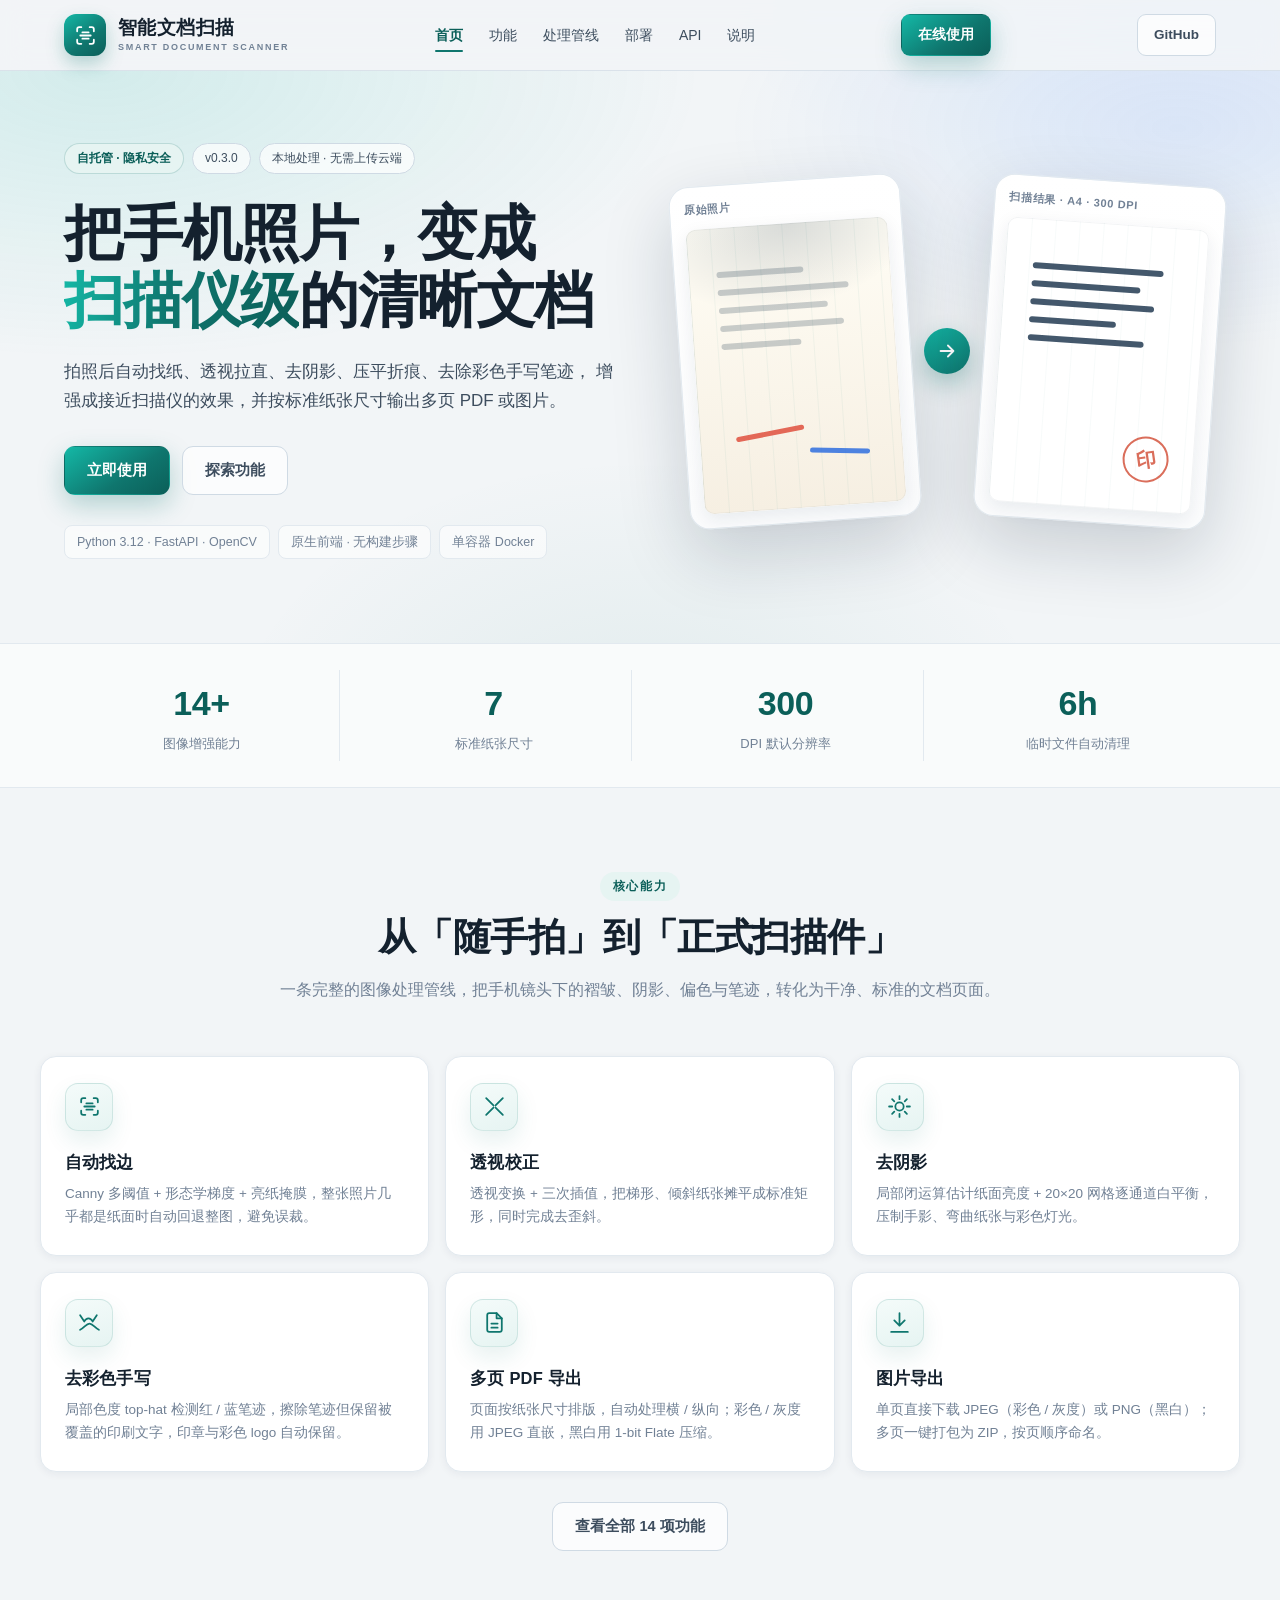
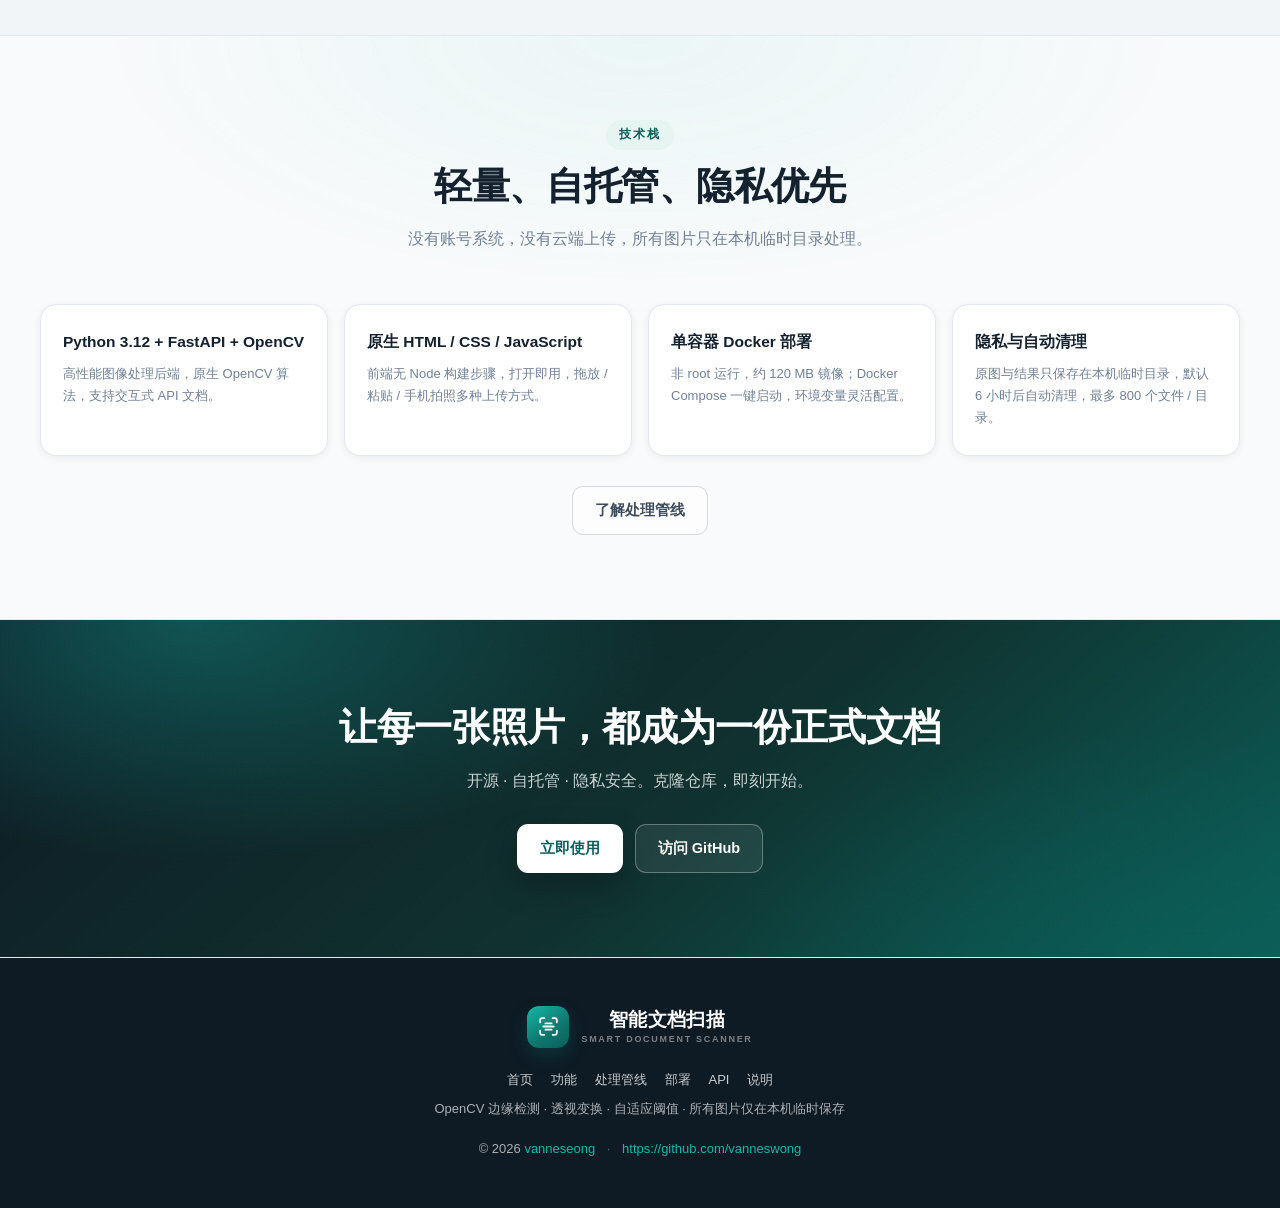
==== commit 040089c8: "新增在线应用入口，菜单栏加入在线使用链接 - 导航栏新增「在线使用」按钮，指向 https://scanner.zynotes.cn/ - 首页 Hero 与各页 CTA 主按钮改为「立即使用」 - " ====
--- a/index.html
+++ b/index.html
@@ -9,15 +9,19 @@
   <meta name="keywords" content="文档扫描,智能扫描,透视校正,去阴影,去彩色手写,PDF导出,OpenCV,FastAPI,自托管,Smart Document Scanner">
   <meta name="robots" content="index,follow">
   <meta name="author" content="vanneseong">
-  <link rel="canonical" href="https://vanneswong.github.io/smart-doc-scanner-website/">
+  <link rel="canonical" href="https://smartscanner.zynotes.cn/">
   <link rel="stylesheet" href="style.css">
+  <link rel="icon" href="favicon.svg" type="image/svg+xml">
+  <link rel="icon" href="favicon-32x32.png" type="image/png" sizes="32x32">
+  <link rel="icon" href="favicon-16x16.png" type="image/png" sizes="16x16">
+  <link rel="apple-touch-icon" href="apple-touch-icon.png">
 
   <!-- Open Graph -->
   <meta property="og:type" content="website">
   <meta property="og:site_name" content="智能文档扫描 Smart Document Scanner">
   <meta property="og:title" content="智能文档扫描 Smart Document Scanner - 手机拍照生成扫描级 PDF">
   <meta property="og:description" content="自托管手机文档扫描应用：自动找边、透视拉直、去阴影、去彩色手写，输出标准纸张尺寸，支持多页 PDF 与图片导出。">
-  <meta property="og:url" content="https://vanneswong.github.io/smart-doc-scanner-website/">
+  <meta property="og:url" content="https://smartscanner.zynotes.cn/">
   <meta property="og:locale" content="zh_CN">
 
   <!-- Twitter -->
@@ -32,8 +36,8 @@
     "@graph": [
       {
         "@type": "WebSite",
-        "@id": "https://vanneswong.github.io/smart-doc-scanner-website/#website",
-        "url": "https://vanneswong.github.io/smart-doc-scanner-website/",
+        "@id": "https://smartscanner.zynotes.cn/#website",
+        "url": "https://smartscanner.zynotes.cn/",
         "name": "智能文档扫描 Smart Document Scanner",
         "description": "自托管手机文档扫描应用：自动找边、透视拉直、去阴影、去彩色手写，输出标准纸张尺寸，支持多页 PDF 与图片导出。",
         "inLanguage": "zh-CN",
@@ -41,9 +45,9 @@
       },
       {
         "@type": "SoftwareApplication",
-        "@id": "https://vanneswong.github.io/smart-doc-scanner-website/#application",
+        "@id": "https://smartscanner.zynotes.cn/#application",
         "name": "智能文档扫描 Smart Document Scanner",
-        "url": "https://vanneswong.github.io/smart-doc-scanner-website/",
+        "url": "https://smartscanner.zynotes.cn/",
         "applicationCategory": "UtilitiesApplication",
         "operatingSystem": "Web, Docker",
         "softwareVersion": "0.3.0",
@@ -55,7 +59,7 @@
       {
         "@type": "BreadcrumbList",
         "itemListElement": [
-          { "@type": "ListItem", "position": 1, "name": "首页", "item": "https://vanneswong.github.io/smart-doc-scanner-website/" }
+          { "@type": "ListItem", "position": 1, "name": "首页", "item": "https://smartscanner.zynotes.cn/" }
         ]
       }
     ]
@@ -87,6 +91,7 @@
         <a href="api.html">API</a>
         <a href="notes.html">说明</a>
       </nav>
+      <a class="btn small primary" href="https://scanner.zynotes.cn/" target="_blank" rel="noopener">在线使用</a>
       <a class="btn small ghost" href="https://github.com/vanneswong/smart-doc-scanner" target="_blank" rel="noopener">GitHub</a>
     </div>
   </header>
@@ -108,7 +113,7 @@
             增强成接近扫描仪的效果，并按标准纸张尺寸输出多页 PDF 或图片。
           </p>
           <div class="hero-actions">
-            <a class="btn primary" href="deploy.html">立即部署</a>
+            <a class="btn primary" href="https://scanner.zynotes.cn/" target="_blank" rel="noopener">立即使用</a>
             <a class="btn ghost" href="features.html">探索功能</a>
           </div>
           <div class="hero-meta">
@@ -261,8 +266,8 @@
         <h2>让每一张照片，都成为一份正式文档</h2>
         <p>开源 · 自托管 · 隐私安全。克隆仓库，即刻开始。</p>
         <div class="cta-actions">
-          <a class="btn primary" href="https://github.com/vanneswong/smart-doc-scanner" target="_blank" rel="noopener">访问 GitHub</a>
-          <a class="btn ghost on-dark" href="deploy.html">查看部署方式</a>
+          <a class="btn primary" href="https://scanner.zynotes.cn/" target="_blank" rel="noopener">立即使用</a>
+          <a class="btn ghost on-dark" href="https://github.com/vanneswong/smart-doc-scanner" target="_blank" rel="noopener">访问 GitHub</a>
         </div>
       </div>
     </section>
--- a/style.css
+++ b/style.css
@@ -75,6 +75,7 @@
   align-items: center;
   justify-content: space-between;
   gap: 16px;
+  flex-wrap: wrap;
 }
 
 .brand {
@@ -1110,3 +1111,34 @@
   text-align: center;
   margin-top: 30px;
 }
+
+/* ------------------------------------------------------------------ 在线部署横幅 */
+.live-banner {
+  width: min(1000px, 100%);
+  margin: 0 auto 24px;
+  display: flex;
+  align-items: center;
+  justify-content: center;
+  flex-wrap: wrap;
+  gap: 8px;
+  padding: 15px 20px;
+  border: 1px solid rgba(15, 118, 110, 0.2);
+  border-radius: 14px;
+  background: linear-gradient(160deg, #f4fbfa, #e6f4f2);
+  color: var(--ink-soft);
+  font-size: 14px;
+}
+
+.live-banner strong {
+  color: var(--accent-strong);
+  font-weight: 700;
+}
+
+.live-banner a {
+  color: var(--accent-strong);
+  font-weight: 700;
+  text-decoration: underline;
+  text-underline-offset: 3px;
+}
+
+.live-banner a:hover { color: var(--accent-bright); }
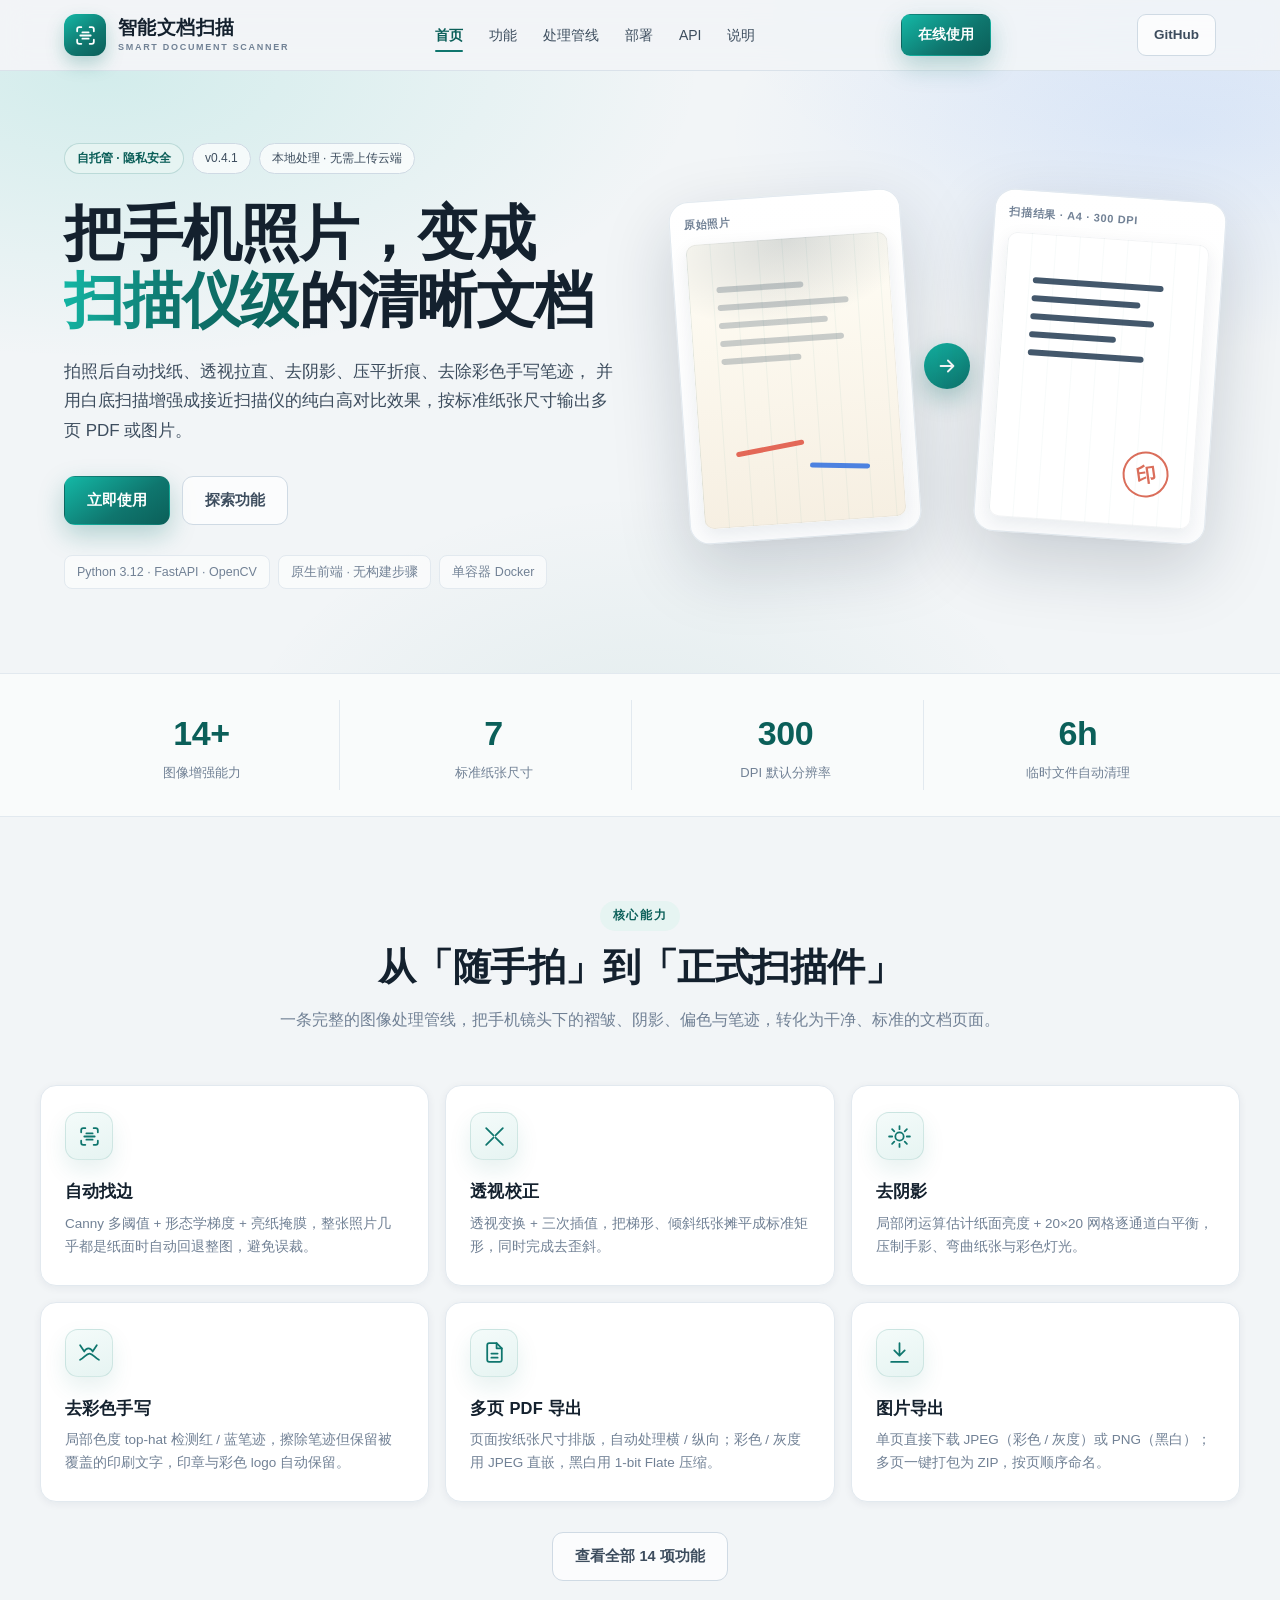
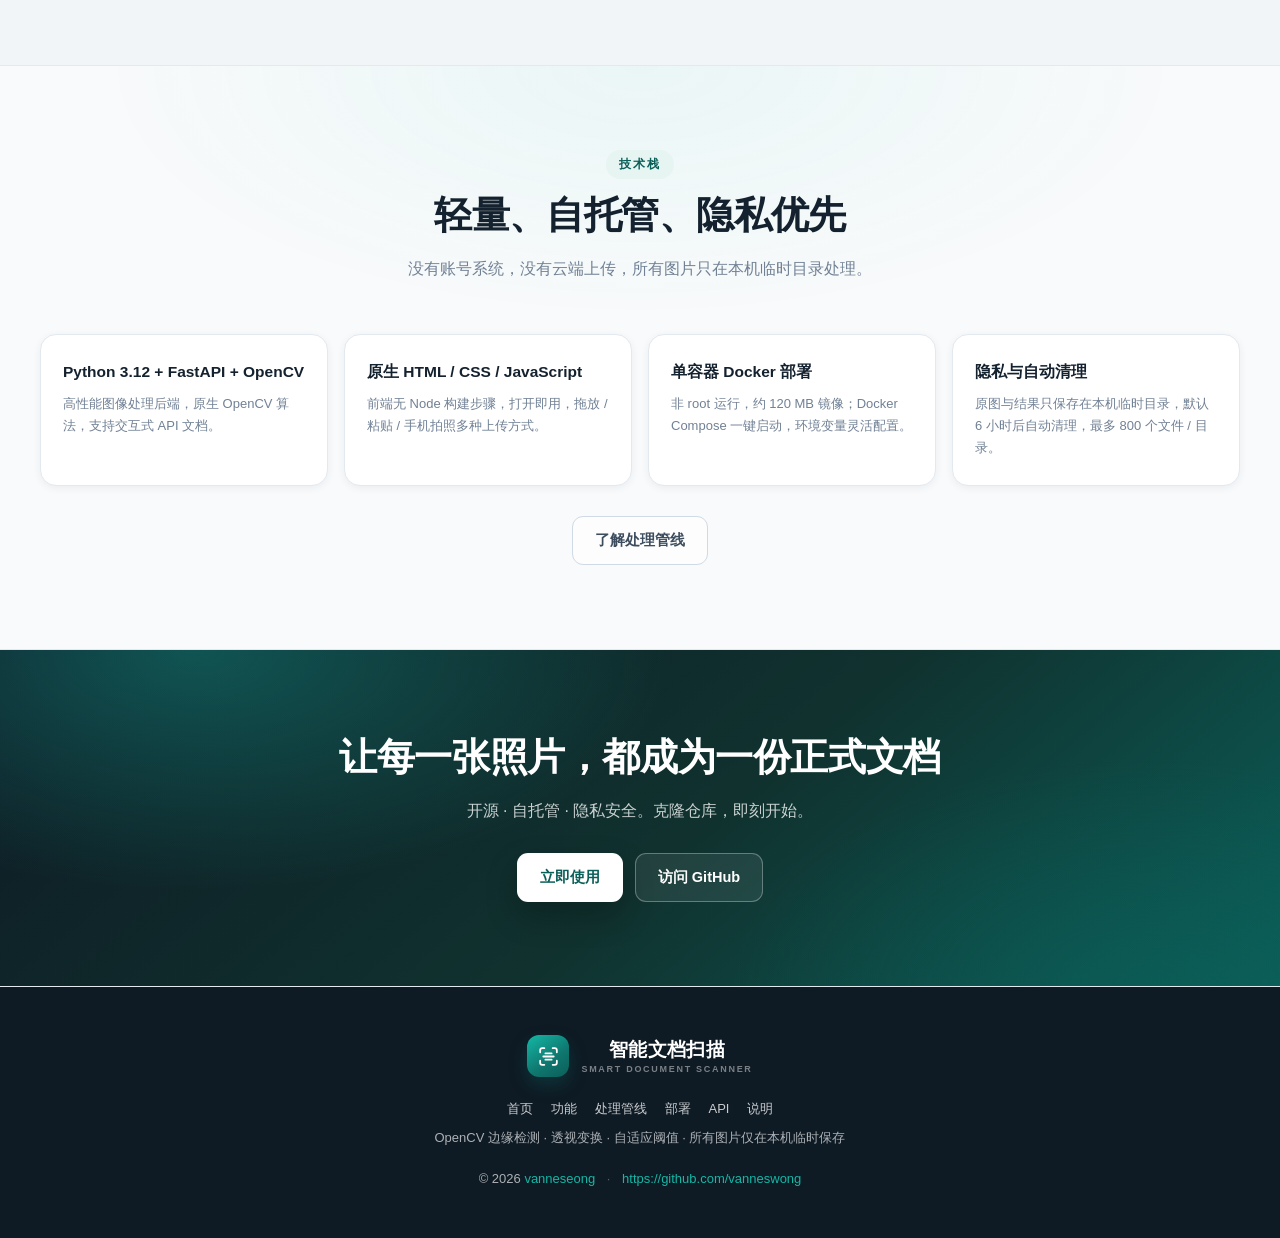
==== commit b01ace3e: "更新网站内容至应用 v0.4.1 - 版本号更新为 v0.4.1，JSON-LD softwareVersion 同步 - 部署镜像迁移至 mikewong/scanner:v0.4.1 - 新增「白" ====
--- a/index.html
+++ b/index.html
@@ -5,7 +5,7 @@
   <meta name="viewport" content="width=device-width, initial-scale=1, viewport-fit=cover">
   <meta name="theme-color" content="#0f766e">
   <title>智能文档扫描 Smart Document Scanner - 手机拍照生成扫描级 PDF</title>
-  <meta name="description" content="智能文档扫描（Smart Document Scanner）是一个自托管的手机文档扫描应用：拍照自动找纸、透视拉直、去阴影、去彩色手写，输出 A4/A5/A3/Letter/Legal 等标准尺寸，支持多页 PDF 与图片导出。">
+  <meta name="description" content="智能文档扫描（Smart Document Scanner）是一个自托管的手机文档扫描应用：拍照自动找纸、透视拉直、去阴影、去彩色手写，并用白底扫描增强成纯白高对比效果，输出 A4/A5/A3/Letter/Legal 等标准尺寸，支持多页 PDF 与图片导出。">
   <meta name="keywords" content="文档扫描,智能扫描,透视校正,去阴影,去彩色手写,PDF导出,OpenCV,FastAPI,自托管,Smart Document Scanner">
   <meta name="robots" content="index,follow">
   <meta name="author" content="vanneseong">
@@ -20,14 +20,14 @@
   <meta property="og:type" content="website">
   <meta property="og:site_name" content="智能文档扫描 Smart Document Scanner">
   <meta property="og:title" content="智能文档扫描 Smart Document Scanner - 手机拍照生成扫描级 PDF">
-  <meta property="og:description" content="自托管手机文档扫描应用：自动找边、透视拉直、去阴影、去彩色手写，输出标准纸张尺寸，支持多页 PDF 与图片导出。">
+  <meta property="og:description" content="自托管手机文档扫描应用：自动找边、透视拉直、去阴影、去彩色手写、白底扫描，输出标准纸张尺寸，支持多页 PDF 与图片导出。">
   <meta property="og:url" content="https://smartscanner.zynotes.cn/">
   <meta property="og:locale" content="zh_CN">
 
   <!-- Twitter -->
   <meta name="twitter:card" content="summary">
   <meta name="twitter:title" content="智能文档扫描 Smart Document Scanner">
-  <meta name="twitter:description" content="自托管手机文档扫描应用：自动找边、透视拉直、去阴影、去彩色手写，输出标准纸张尺寸，支持多页 PDF 与图片导出。">
+  <meta name="twitter:description" content="自托管手机文档扫描应用：自动找边、透视拉直、去阴影、去彩色手写、白底扫描，输出标准纸张尺寸，支持多页 PDF 与图片导出。">
 
   <!-- 结构化数据 -->
   <script type="application/ld+json">
@@ -39,7 +39,7 @@
         "@id": "https://smartscanner.zynotes.cn/#website",
         "url": "https://smartscanner.zynotes.cn/",
         "name": "智能文档扫描 Smart Document Scanner",
-        "description": "自托管手机文档扫描应用：自动找边、透视拉直、去阴影、去彩色手写，输出标准纸张尺寸，支持多页 PDF 与图片导出。",
+        "description": "自托管手机文档扫描应用：自动找边、透视拉直、去阴影、去彩色手写、白底扫描，输出标准纸张尺寸，支持多页 PDF 与图片导出。",
         "inLanguage": "zh-CN",
         "author": { "@type": "Person", "name": "vanneseong", "url": "https://github.com/vanneswong" }
       },
@@ -50,8 +50,8 @@
         "url": "https://smartscanner.zynotes.cn/",
         "applicationCategory": "UtilitiesApplication",
         "operatingSystem": "Web, Docker",
-        "softwareVersion": "0.3.0",
-        "description": "拍照自动找纸、透视拉直、去阴影、压平折痕、去除彩色手写笔迹，增强成扫描仪效果，并按标准纸张尺寸输出多页 PDF 或图片。",
+        "softwareVersion": "0.4.1",
+        "description": "拍照自动找纸、透视拉直、去阴影、压平折痕、去除彩色手写笔迹，并用白底扫描增强成纯白高对比效果，按标准纸张尺寸输出多页 PDF 或图片。",
         "offers": { "@type": "Offer", "price": "0", "priceCurrency": "CNY" },
         "author": { "@type": "Person", "name": "vanneseong", "url": "https://github.com/vanneswong" },
         "isAccessibleForFree": true
@@ -104,13 +104,13 @@
         <div class="hero-copy">
           <div class="hero-badges">
             <span class="pill accent">自托管 · 隐私安全</span>
-            <span class="pill">v0.3.0</span>
+            <span class="pill">v0.4.1</span>
             <span class="pill">本地处理 · 无需上传云端</span>
           </div>
           <h1>把手机照片，变成<br><span class="grad">扫描仪级</span>的清晰文档</h1>
           <p class="lead">
             拍照后自动找纸、透视拉直、去阴影、压平折痕、去除彩色手写笔迹，
-            增强成接近扫描仪的效果，并按标准纸张尺寸输出多页 PDF 或图片。
+            并用白底扫描增强成接近扫描仪的纯白高对比效果，按标准纸张尺寸输出多页 PDF 或图片。
           </p>
           <div class="hero-actions">
             <a class="btn primary" href="https://scanner.zynotes.cn/" target="_blank" rel="noopener">立即使用</a>
--- a/style.css
+++ b/style.css
@@ -1114,31 +1114,59 @@
 
 /* ------------------------------------------------------------------ 在线部署横幅 */
 .live-banner {
-  width: min(1000px, 100%);
-  margin: 0 auto 24px;
+  width: 100%;
+  margin: 22px 0 0;
   display: flex;
   align-items: center;
-  justify-content: center;
+  justify-content: flex-start;
   flex-wrap: wrap;
-  gap: 8px;
-  padding: 15px 20px;
+  gap: 10px 12px;
+  padding: 14px 18px;
   border: 1px solid rgba(15, 118, 110, 0.2);
   border-radius: 14px;
   background: linear-gradient(160deg, #f4fbfa, #e6f4f2);
+  box-shadow: var(--shadow-sm);
   color: var(--ink-soft);
   font-size: 14px;
-}
-
-.live-banner strong {
+  line-height: 1.5;
+}
+
+.live-badge {
+  display: inline-flex;
+  align-items: center;
+  padding: 4px 11px;
+  border-radius: 999px;
+  background: linear-gradient(145deg, #14b8a6, #0f766e 60%, #0b5f59);
+  color: #fff;
+  font-size: 12px;
+  font-weight: 700;
+  letter-spacing: 0.04em;
+  white-space: nowrap;
+}
+
+.live-text {
+  color: var(--ink-soft);
+  white-space: nowrap;
+}
+
+.live-link {
+  display: inline-flex;
+  align-items: center;
+  padding: 4px 14px;
+  border: 1px solid rgba(15, 118, 110, 0.28);
+  border-radius: 999px;
+  background: #fff;
   color: var(--accent-strong);
+  font-family: var(--mono);
+  font-size: 13.5px;
   font-weight: 700;
-}
-
-.live-banner a {
-  color: var(--accent-strong);
-  font-weight: 700;
-  text-decoration: underline;
-  text-underline-offset: 3px;
-}
-
-.live-banner a:hover { color: var(--accent-bright); }
+  text-decoration: none;
+  transition: background 0.18s ease, color 0.18s ease, border-color 0.18s ease, transform 0.18s ease;
+}
+
+.live-link:hover {
+  background: var(--accent);
+  border-color: var(--accent);
+  color: #fff;
+  transform: translateY(-1px);
+}
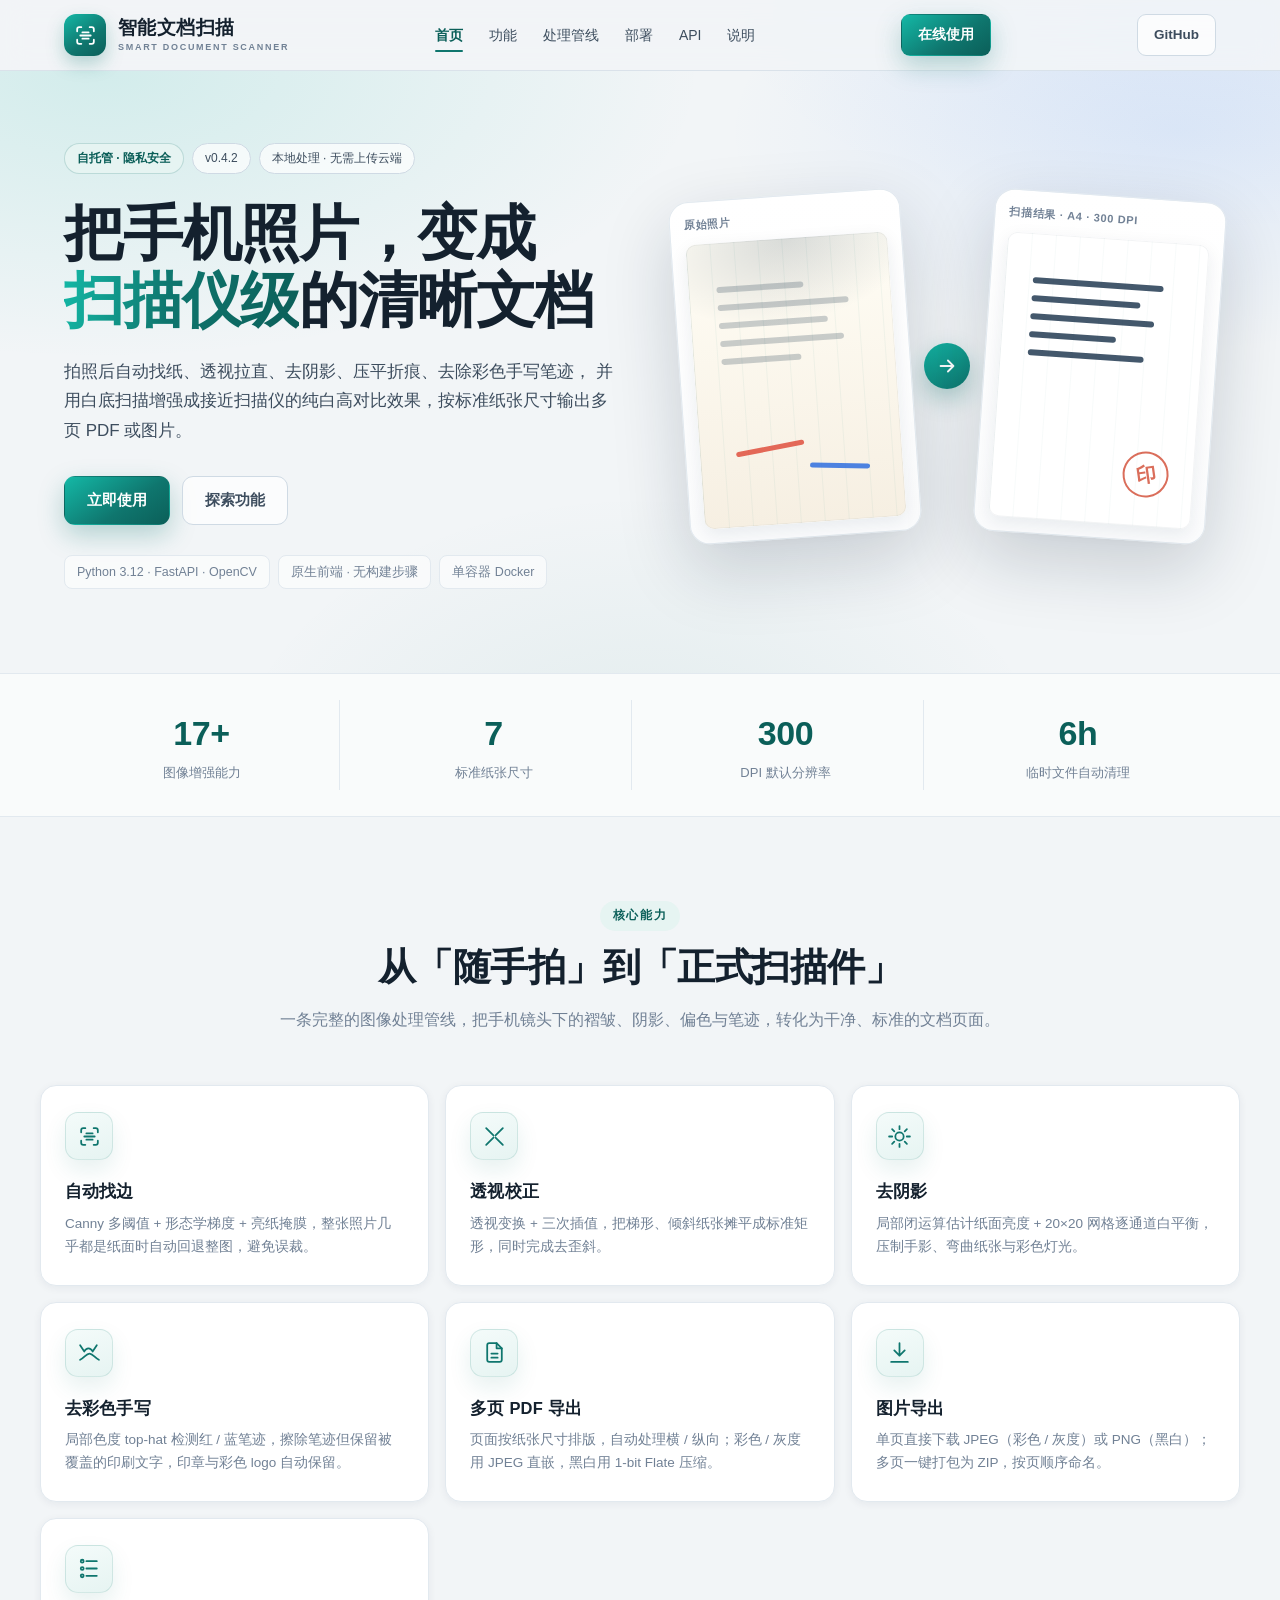
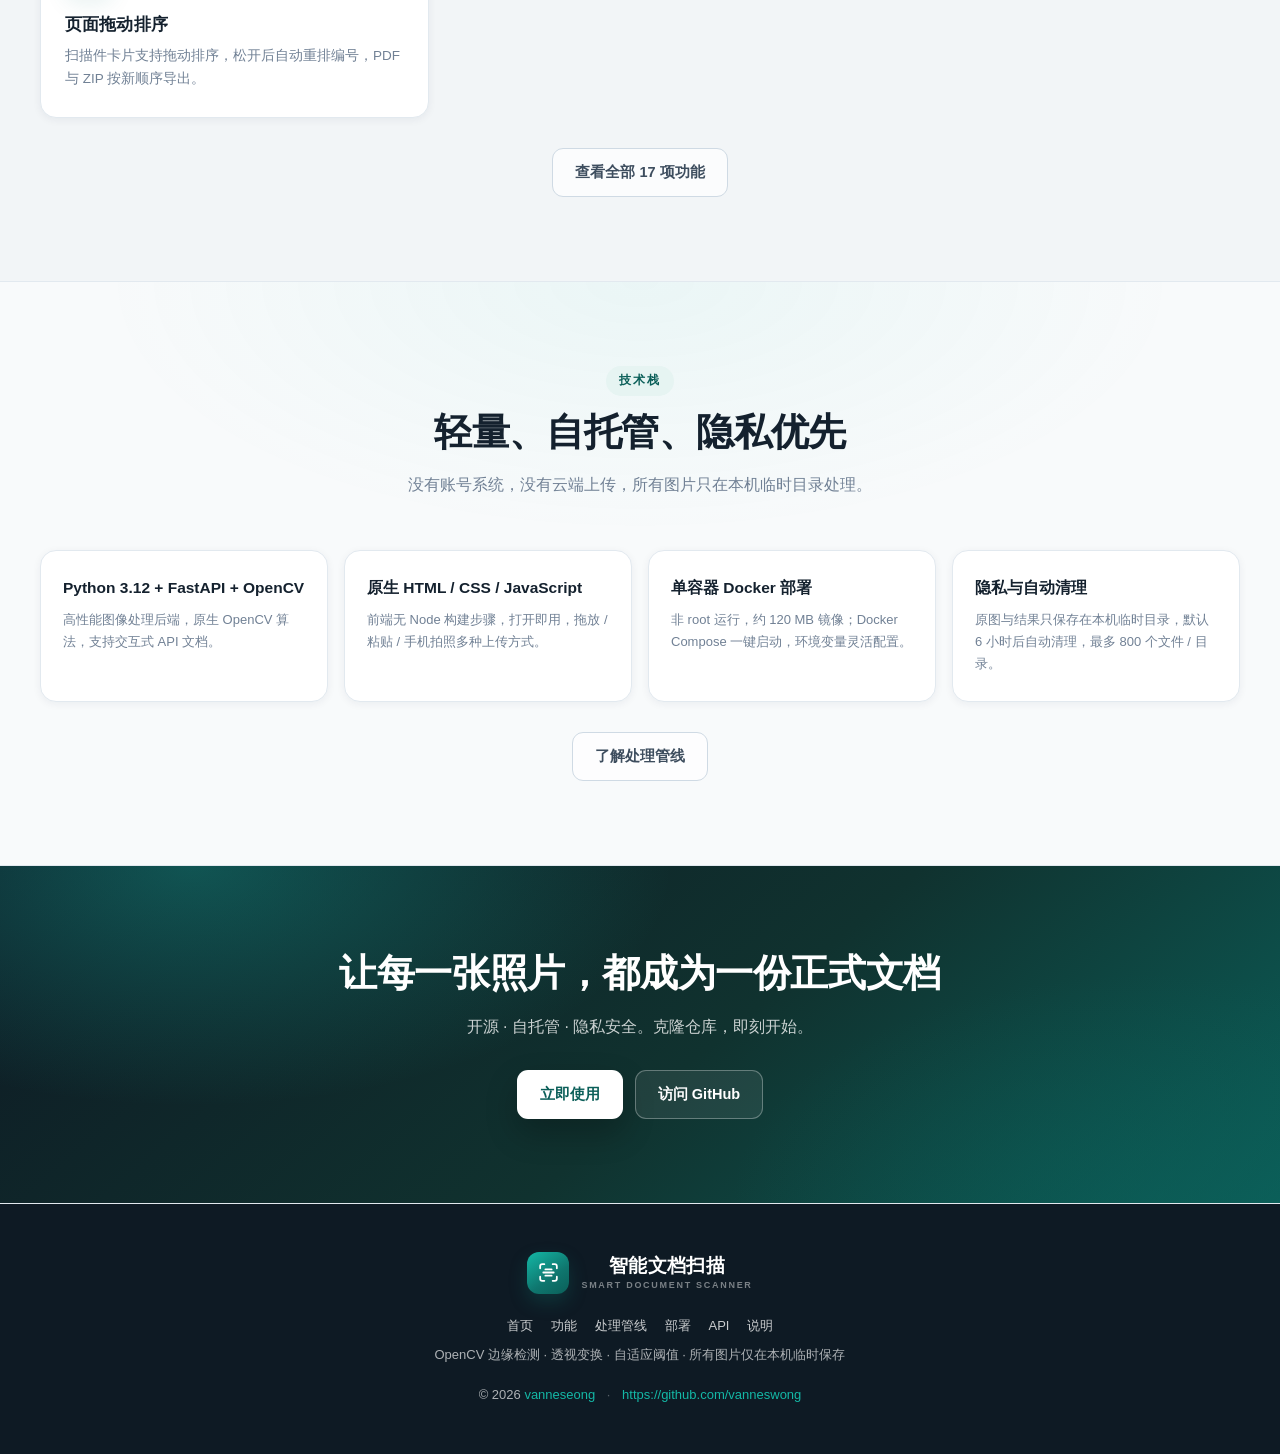
==== commit d756a891: "更新网站内容至应用 v0.4.2 - 版本号更新为 v0.4.2，JSON-LD softwareVersion 同步 - 部署镜像更新为 mikewong/scanner:v0.4.2 - 新增「页" ====
--- a/index.html
+++ b/index.html
@@ -50,7 +50,7 @@
         "url": "https://smartscanner.zynotes.cn/",
         "applicationCategory": "UtilitiesApplication",
         "operatingSystem": "Web, Docker",
-        "softwareVersion": "0.4.1",
+        "softwareVersion": "0.4.2",
         "description": "拍照自动找纸、透视拉直、去阴影、压平折痕、去除彩色手写笔迹，并用白底扫描增强成纯白高对比效果，按标准纸张尺寸输出多页 PDF 或图片。",
         "offers": { "@type": "Offer", "price": "0", "priceCurrency": "CNY" },
         "author": { "@type": "Person", "name": "vanneseong", "url": "https://github.com/vanneswong" },
@@ -104,7 +104,7 @@
         <div class="hero-copy">
           <div class="hero-badges">
             <span class="pill accent">自托管 · 隐私安全</span>
-            <span class="pill">v0.4.1</span>
+            <span class="pill">v0.4.2</span>
             <span class="pill">本地处理 · 无需上传云端</span>
           </div>
           <h1>把手机照片，变成<br><span class="grad">扫描仪级</span>的清晰文档</h1>
@@ -158,7 +158,7 @@
     <!-- ======================= Stats ======================= -->
     <section class="stats">
       <div class="stats-inner">
-        <div class="stat"><strong>14+</strong><span>图像增强能力</span></div>
+        <div class="stat"><strong>17+</strong><span>图像增强能力</span></div>
         <div class="stat"><strong>7</strong><span>标准纸张尺寸</span></div>
         <div class="stat"><strong>300</strong><span>DPI 默认分辨率</span></div>
         <div class="stat"><strong>6h</strong><span>临时文件自动清理</span></div>
@@ -221,10 +221,18 @@
           <h3>图片导出</h3>
           <p>单页直接下载 JPEG（彩色 / 灰度）或 PNG（黑白）；多页一键打包为 ZIP，按页顺序命名。</p>
         </article>
+
+        <article class="card feature">
+          <div class="card-icon">
+            <svg viewBox="0 0 24 24" fill="none" stroke="currentColor" stroke-width="1.7" stroke-linecap="round" stroke-linejoin="round"><path d="M9 5h10M9 12h10M9 19h10"/><circle cx="5" cy="5" r="1.4"/><circle cx="5" cy="12" r="1.4"/><circle cx="5" cy="19" r="1.4"/></svg>
+          </div>
+          <h3>页面拖动排序</h3>
+          <p>扫描件卡片支持拖动排序，松开后自动重排编号，PDF 与 ZIP 按新顺序导出。</p>
+        </article>
       </div>
 
       <div class="section-more">
-        <a class="btn ghost" href="features.html">查看全部 14 项功能</a>
+        <a class="btn ghost" href="features.html">查看全部 17 项功能</a>
       </div>
     </section>
 
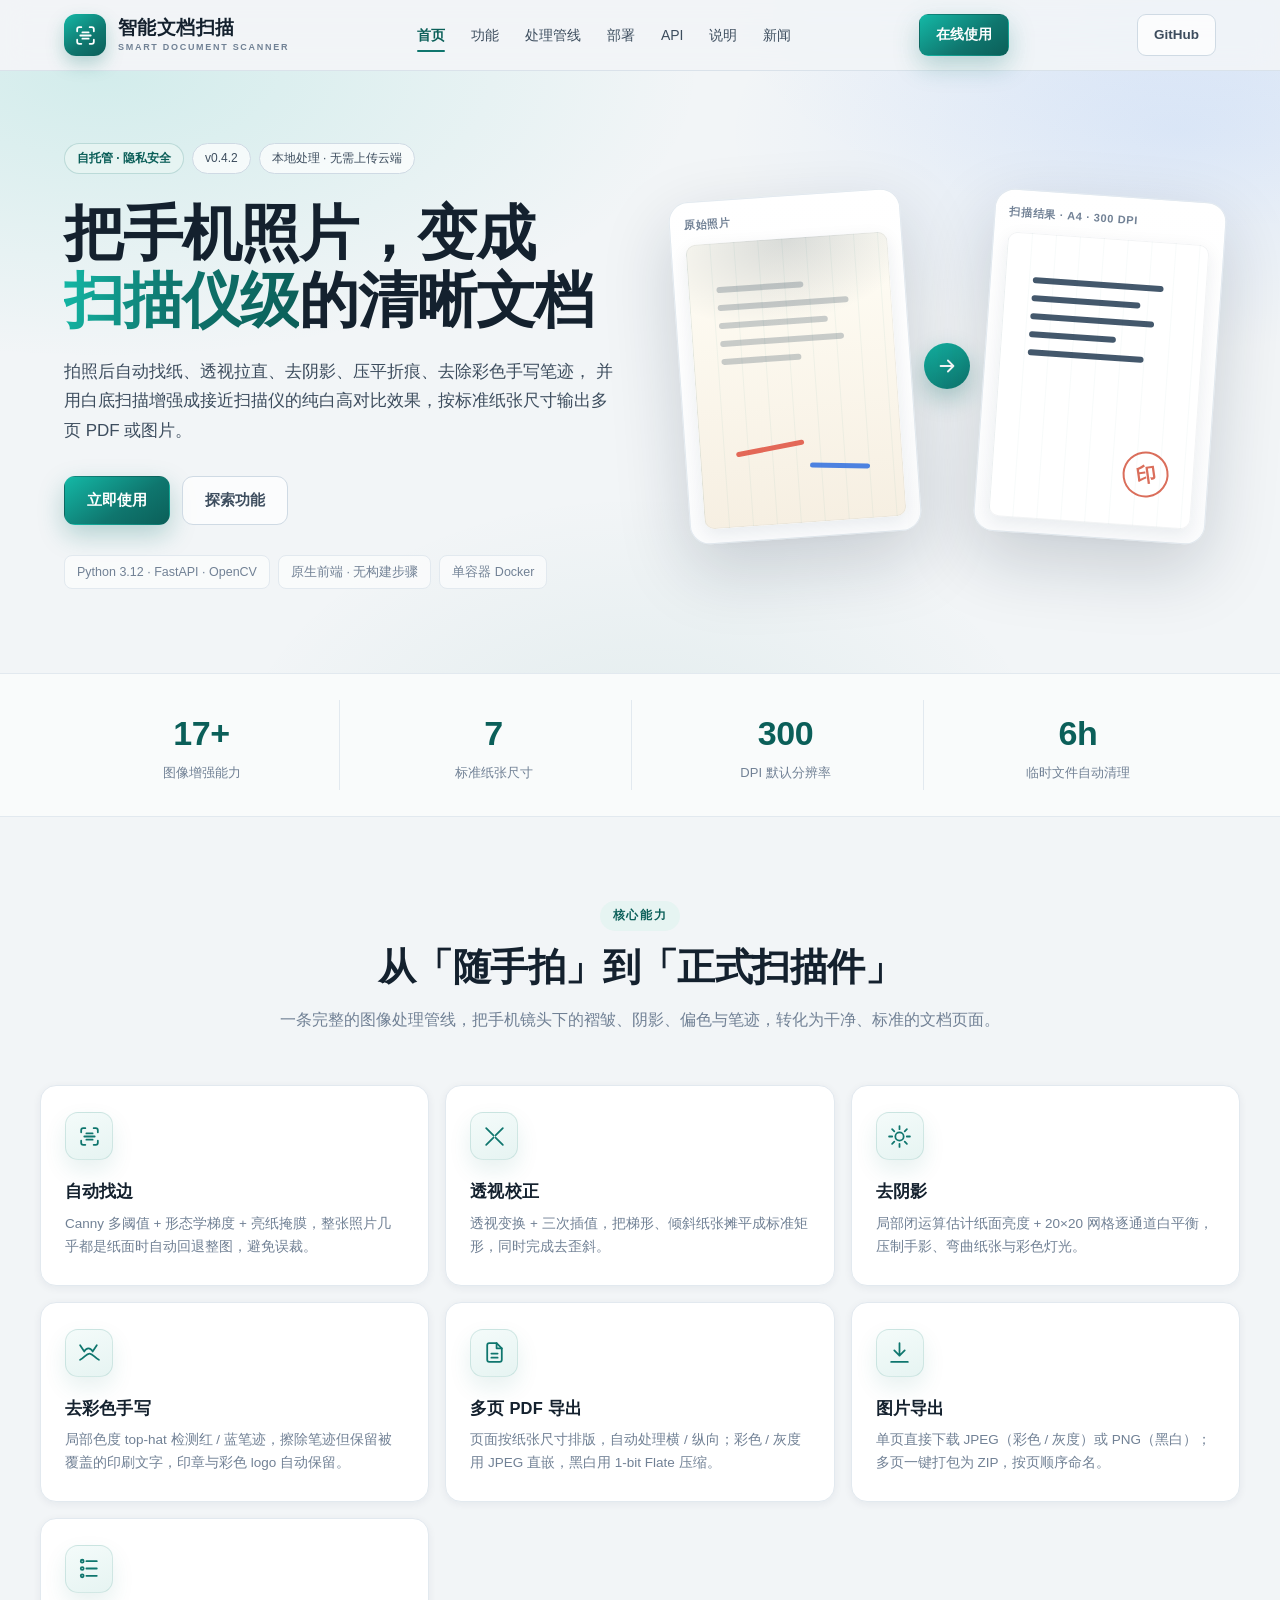
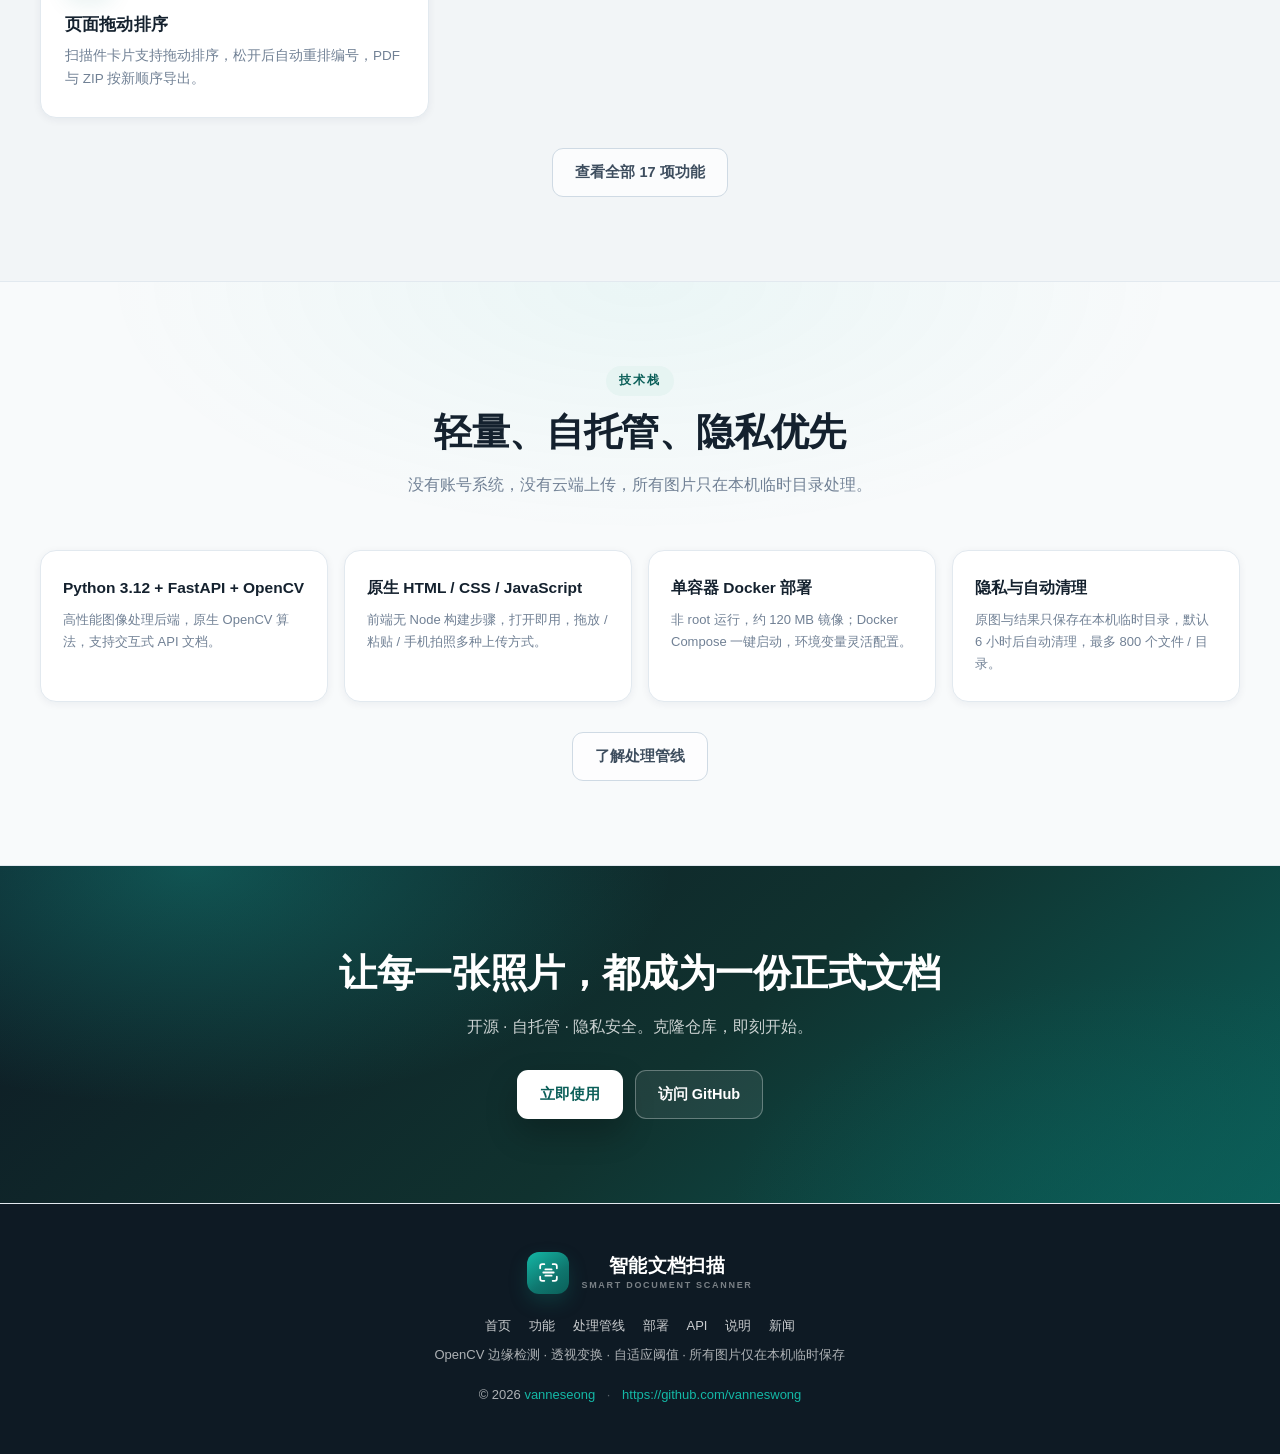
==== commit 9d7af878: "新增「新闻」栏目并收录扫描应用深度长文 - 导航栏与页脚导航在「说明」后新增「新闻」（全站 8 个页面同步） - 新增 news.html：文章列表页，含封面缩略、标签、日期、作者、阅读时长与摘要 -" ====
--- a/index.html
+++ b/index.html
@@ -5,7 +5,7 @@
   <meta name="viewport" content="width=device-width, initial-scale=1, viewport-fit=cover">
   <meta name="theme-color" content="#0f766e">
   <title>智能文档扫描 Smart Document Scanner - 手机拍照生成扫描级 PDF</title>
-  <meta name="description" content="智能文档扫描（Smart Document Scanner）是一个自托管的手机文档扫描应用：拍照自动找纸、透视拉直、去阴影、去彩色手写，并用白底扫描增强成纯白高对比效果，输出 A4/A5/A3/Letter/Legal 等标准尺寸，支持多页 PDF 与图片导出。">
+  <meta name="description" content="智能文档扫描（Smart Document Scanner）是自托管、隐私优先的手机文档扫描应用：拍照自动找纸、透视拉直、去阴影、去除红蓝彩色手写，并用白底扫描增强成纯白高对比效果；支持 A4/A5/A3/Letter/Legal 标准尺寸与多页 PDF、JPG/PNG 导出，一行 Docker 命令即可部署。">
   <meta name="keywords" content="文档扫描,智能扫描,透视校正,去阴影,去彩色手写,PDF导出,OpenCV,FastAPI,自托管,Smart Document Scanner">
   <meta name="robots" content="index,follow">
   <meta name="author" content="vanneseong">
@@ -20,14 +20,14 @@
   <meta property="og:type" content="website">
   <meta property="og:site_name" content="智能文档扫描 Smart Document Scanner">
   <meta property="og:title" content="智能文档扫描 Smart Document Scanner - 手机拍照生成扫描级 PDF">
-  <meta property="og:description" content="自托管手机文档扫描应用：自动找边、透视拉直、去阴影、去彩色手写、白底扫描，输出标准纸张尺寸，支持多页 PDF 与图片导出。">
+  <meta property="og:description" content="智能文档扫描（Smart Document Scanner）是自托管、隐私优先的手机文档扫描应用：拍照自动找纸、透视拉直、去阴影、去除红蓝彩色手写，并用白底扫描增强成纯白高对比效果；支持 A4/A5/A3/Letter/Legal 标准尺寸与多页 PDF、JPG/PNG 导出，一行 Docker 命令即可部署。">
   <meta property="og:url" content="https://smartscanner.zynotes.cn/">
   <meta property="og:locale" content="zh_CN">
 
   <!-- Twitter -->
   <meta name="twitter:card" content="summary">
   <meta name="twitter:title" content="智能文档扫描 Smart Document Scanner">
-  <meta name="twitter:description" content="自托管手机文档扫描应用：自动找边、透视拉直、去阴影、去彩色手写、白底扫描，输出标准纸张尺寸，支持多页 PDF 与图片导出。">
+  <meta name="twitter:description" content="智能文档扫描（Smart Document Scanner）是自托管、隐私优先的手机文档扫描应用：拍照自动找纸、透视拉直、去阴影、去除红蓝彩色手写，并用白底扫描增强成纯白高对比效果；支持 A4/A5/A3/Letter/Legal 标准尺寸与多页 PDF、JPG/PNG 导出，一行 Docker 命令即可部署。">
 
   <!-- 结构化数据 -->
   <script type="application/ld+json">
@@ -39,7 +39,7 @@
         "@id": "https://smartscanner.zynotes.cn/#website",
         "url": "https://smartscanner.zynotes.cn/",
         "name": "智能文档扫描 Smart Document Scanner",
-        "description": "自托管手机文档扫描应用：自动找边、透视拉直、去阴影、去彩色手写、白底扫描，输出标准纸张尺寸，支持多页 PDF 与图片导出。",
+        "description": "智能文档扫描（Smart Document Scanner）是自托管、隐私优先的手机文档扫描应用：拍照自动找纸、透视拉直、去阴影、去除红蓝彩色手写，并用白底扫描增强成纯白高对比效果；支持 A4/A5/A3/Letter/Legal 标准尺寸与多页 PDF、JPG/PNG 导出，一行 Docker 命令即可部署。",
         "inLanguage": "zh-CN",
         "author": { "@type": "Person", "name": "vanneseong", "url": "https://github.com/vanneswong" }
       },
@@ -90,6 +90,7 @@
         <a href="deploy.html">部署</a>
         <a href="api.html">API</a>
         <a href="notes.html">说明</a>
+        <a href="news.html">新闻</a>
       </nav>
       <a class="btn small primary" href="https://scanner.zynotes.cn/" target="_blank" rel="noopener">在线使用</a>
       <a class="btn small ghost" href="https://github.com/vanneswong/smart-doc-scanner" target="_blank" rel="noopener">GitHub</a>
@@ -303,6 +304,7 @@
         <a href="deploy.html">部署</a>
         <a href="api.html">API</a>
         <a href="notes.html">说明</a>
+        <a href="news.html">新闻</a>
       </nav>
       <p>OpenCV 边缘检测 · 透视变换 · 自适应阈值 · 所有图片仅在本机临时保存</p>
       <p class="copyright">
--- a/style.css
+++ b/style.css
@@ -1170,3 +1170,160 @@
   color: #fff;
   transform: translateY(-1px);
 }
+
+/* ------------------------------------------------------------------ 新闻列表 */
+.news-list {
+  width: min(1000px, 100%);
+  margin: 0 auto;
+  display: flex;
+  flex-direction: column;
+  gap: 18px;
+}
+
+.news-item {
+  display: grid;
+  grid-template-columns: 300px minmax(0, 1fr);
+  gap: 0;
+  align-items: center;
+  overflow: hidden;
+  border: 1px solid var(--line);
+  border-radius: var(--radius);
+  background: var(--panel);
+  box-shadow: var(--shadow-sm);
+  transition: transform 0.18s ease, box-shadow 0.22s ease, border-color 0.22s ease;
+}
+
+.news-item:hover {
+  transform: translateY(-3px);
+  box-shadow: var(--shadow-md);
+  border-color: rgba(15, 118, 110, 0.28);
+}
+
+.news-cover {
+  display: block;
+  padding: 16px 0 16px 16px;
+  background: transparent;
+}
+
+.news-cover img {
+  width: 100%;
+  height: auto;
+  aspect-ratio: 235 / 100;
+  object-fit: cover;
+  display: block;
+  border-radius: 12px;
+  box-shadow: 0 8px 20px rgba(16, 42, 67, 0.14);
+  transition: transform 0.4s ease, box-shadow 0.3s ease;
+}
+
+.news-item:hover .news-cover img {
+  transform: translateY(-2px);
+  box-shadow: 0 12px 26px rgba(16, 42, 67, 0.2);
+}
+
+.news-main {
+  display: flex;
+  flex-direction: column;
+  padding: 22px 26px;
+  min-width: 0;
+}
+
+.news-meta {
+  display: flex;
+  align-items: center;
+  flex-wrap: wrap;
+  gap: 8px 12px;
+  margin-bottom: 10px;
+  color: var(--muted);
+  font-size: 12.5px;
+}
+
+.news-tag {
+  display: inline-flex;
+  align-items: center;
+  padding: 3px 10px;
+  border-radius: 999px;
+  background: var(--accent-soft);
+  color: var(--accent-strong);
+  font-size: 12px;
+  font-weight: 700;
+}
+
+.news-main h2 {
+  margin: 0 0 10px;
+  font-size: 20px;
+  line-height: 1.4;
+  letter-spacing: -0.01em;
+}
+
+.news-main h2 a { transition: color 0.18s ease; }
+.news-main h2 a:hover { color: var(--accent-strong); }
+
+.news-excerpt {
+  margin: 0 0 16px;
+  color: var(--muted);
+  font-size: 14px;
+  line-height: 1.75;
+}
+
+.news-more {
+  margin-top: auto;
+  color: var(--accent-strong);
+  font-size: 13.5px;
+  font-weight: 700;
+}
+
+.news-more:hover { color: var(--accent-bright); }
+
+/* ------------------------------------------------------------------ 文章页 */
+.article-wrap {
+  width: min(780px, 100%);
+  margin: 0 auto;
+  padding: 48px 24px 72px;
+}
+
+.article-body {
+  color: var(--ink-soft);
+  font-size: 16px;
+  line-height: 1.9;
+}
+
+.article-body img {
+  width: 100%;
+  max-width: 100%;
+  height: auto;
+  display: block;
+  border-radius: 12px;
+}
+
+.article-body p { margin: 0 0 18px; }
+
+.article-body strong { color: var(--ink); }
+
+.article-body a {
+  color: var(--accent-strong);
+  text-decoration: underline;
+  text-underline-offset: 3px;
+}
+
+.article-body a:hover { color: var(--accent-bright); }
+
+.article-foot {
+  display: flex;
+  flex-wrap: wrap;
+  gap: 12px;
+  margin-top: 44px;
+  padding-top: 26px;
+  border-top: 1px solid var(--line);
+}
+
+@media (max-width: 860px) {
+  .news-item { grid-template-columns: 1fr; }
+  .news-cover { padding: 16px 16px 0; }
+  .news-main { padding: 18px 20px 20px; }
+}
+
+@media (max-width: 640px) {
+  .article-wrap { padding: 32px 18px 56px; }
+  .news-main h2 { font-size: 18px; }
+}
